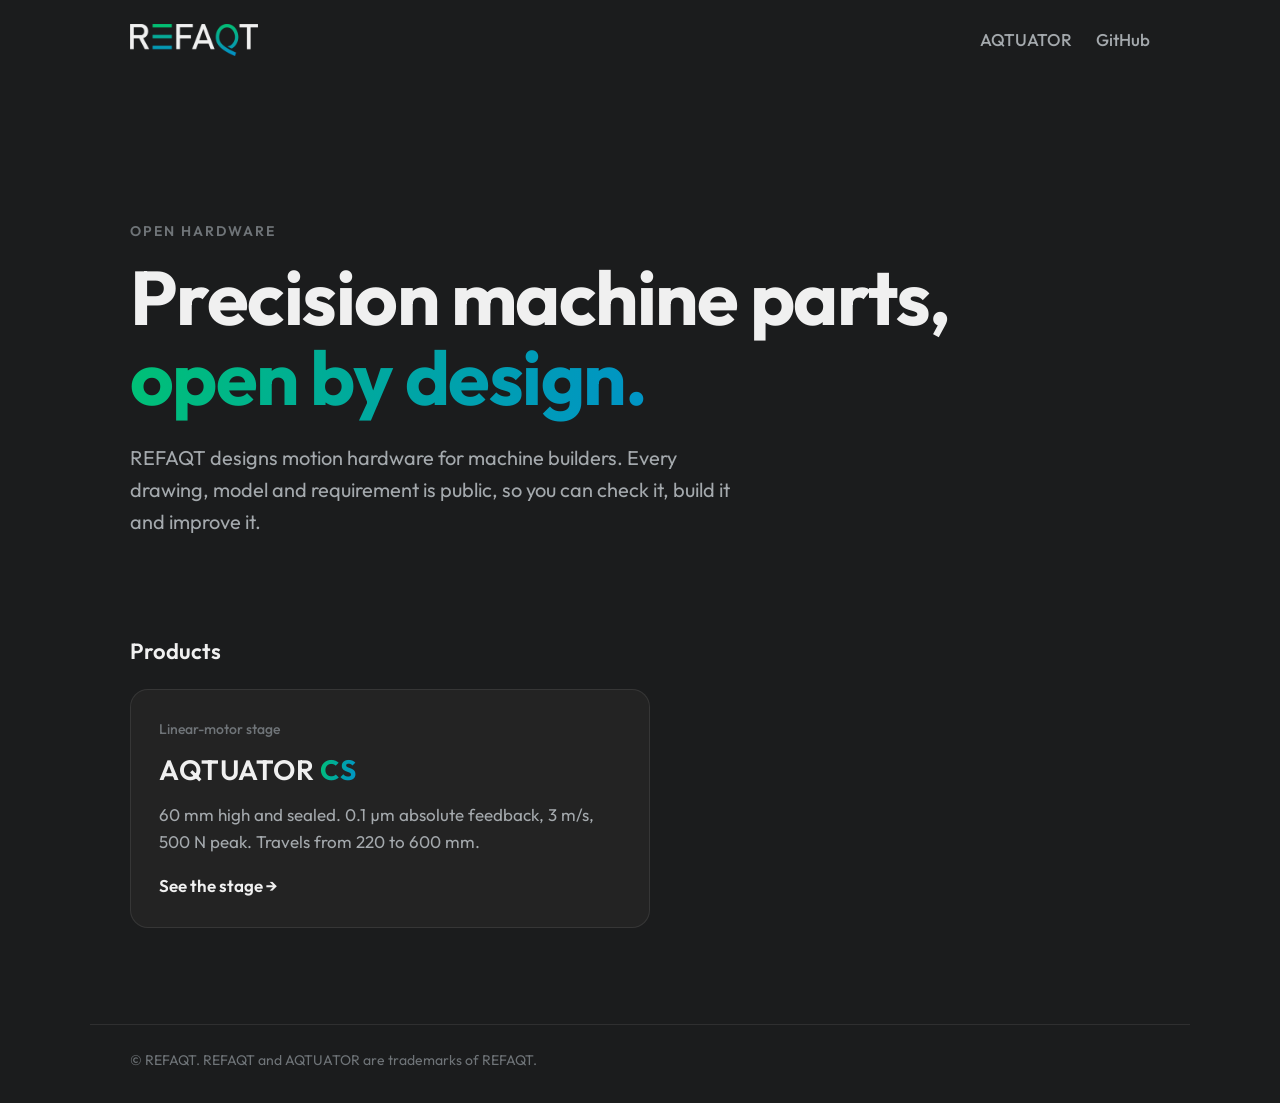
==== index.html @ 8f2bbe5c "feat: turn the repository into the whole REFAQT website The repository is now refaqt-web. The REFAQT" ====
<!doctype html>
<html lang="en">
<head>
<meta charset="utf-8">
<meta name="viewport" content="width=device-width, initial-scale=1">
<title>REFAQT · Open hardware for machine builders</title>
<meta name="description" content="REFAQT designs open hardware for precision machines. Our first product is AQTUATOR CS, a sealed linear-motor stage.">
<meta name="theme-color" content="#1c1d1e">
<meta property="og:title" content="REFAQT · Open hardware for machine builders">
<meta property="og:description" content="Open hardware for precision machines. First product: AQTUATOR CS, a sealed linear-motor stage.">
<meta property="og:type" content="website">
<link rel="icon" href="assets/img/favicon.svg" type="image/svg+xml">
<link rel="preconnect" href="https://fonts.googleapis.com">
<link rel="preconnect" href="https://fonts.gstatic.com" crossorigin>
<link href="https://fonts.googleapis.com/css2?family=Outfit:wght@300;400;500;600;700&display=swap" rel="stylesheet">
<link rel="stylesheet" href="assets/css/style.css">
</head>
<body>
<header class="top">
  <a href="./" aria-label="REFAQT home"><img src="assets/img/refaqt-logo.png" alt="REFAQT" width="128" height="32"></a>
  <nav aria-label="Main"><a href="aqtuator/">AQTUATOR</a><a href="https://github.com/refaqt" rel="noopener">GitHub</a></nav>
</header>

<main>
  <section class="hero">
    <p class="eyebrow">Open hardware</p>
    <h1>Precision machine parts,<br><span class="grad">open by design.</span></h1>
    <p class="lead">REFAQT designs motion hardware for machine builders. Every drawing, model and requirement is public, so you can check it, build it and improve it.</p>
  </section>

  <section class="products" aria-labelledby="products-title">
    <h2 id="products-title">Products</h2>
    <a class="card" href="aqtuator/">
      <span class="card__tag">Linear-motor stage</span>
      <span class="card__name">AQTUATOR <b>CS</b></span>
      <span class="card__text">60 mm high and sealed. 0.1 µm absolute feedback, 3 m/s, 500 N peak. Travels from 220 to 600 mm.</span>
      <span class="card__more">See the stage →</span>
    </a>
  </section>
</main>

<footer class="foot">
  <p>© REFAQT. REFAQT and AQTUATOR are trademarks of REFAQT.</p>
</footer>
</body>
</html>
---- assets/css/style.css ----
/* REFAQT home page. Same brand tokens as aqtuator/assets/css/style.css. */
:root {
  --bg: #1b1c1d;
  --surface: #232323;
  --line: rgba(240, 240, 240, 0.09);
  --line-2: rgba(240, 240, 240, 0.16);
  --text: #f0f0f0;
  --muted: #a4a9ad;
  --faint: #6f7478;
  --grad: linear-gradient(100deg, #00c175 0%, #00ac99 40%, #009cb6 75%, #0094c6 100%);
  --radius: 18px;
  --max: 1100px;
  --gutter: clamp(16px, 4vw, 40px);
  --font: "Outfit", system-ui, sans-serif;
  color-scheme: dark;
}

*, *::before, *::after { box-sizing: border-box; }
body {
  margin: 0;
  min-height: 100vh;
  display: flex;
  flex-direction: column;
  background: var(--bg);
  color: var(--text);
  font: 400 17px/1.6 var(--font);
  -webkit-font-smoothing: antialiased;
}
a { color: inherit; }
img { display: block; max-width: 100%; height: auto; }

.top, main, .foot {
  width: 100%;
  max-width: var(--max);
  margin: 0 auto;
  padding: 0 var(--gutter);
}
.top {
  display: flex;
  align-items: center;
  justify-content: space-between;
  gap: 16px;
  padding-top: 24px;
  padding-bottom: 24px;
}
.top nav { display: flex; gap: 24px; }
.top nav a { color: var(--muted); text-decoration: none; font-weight: 500; }
.top nav a:hover, .top nav a:focus-visible { color: var(--text); }

main { flex: 1; }
.hero { padding: clamp(48px, 12vw, 140px) 0 clamp(40px, 8vw, 96px); }
.eyebrow {
  margin: 0 0 16px;
  color: var(--faint);
  font-size: 14px;
  font-weight: 600;
  letter-spacing: 0.14em;
  text-transform: uppercase;
}
h1 {
  margin: 0;
  font-size: clamp(36px, 7vw, 76px);
  font-weight: 700;
  line-height: 1.05;
  letter-spacing: -0.02em;
}
.grad { background: var(--grad); -webkit-background-clip: text; background-clip: text; color: transparent; }
.lead { max-width: 620px; margin: 24px 0 0; color: var(--muted); font-size: clamp(17px, 2vw, 20px); }

.products { padding-bottom: 96px; }
.products h2 { margin: 0 0 20px; font-size: 22px; font-weight: 600; }
.card {
  display: grid;
  gap: 8px;
  max-width: 520px;
  padding: 28px;
  border: 1px solid var(--line);
  border-radius: var(--radius);
  background: var(--surface);
  text-decoration: none;
  transition: border-color 0.2s;
}
.card:hover, .card:focus-visible { border-color: var(--line-2); }
.card__tag { color: var(--faint); font-size: 14px; font-weight: 500; }
.card__name { font-size: 28px; font-weight: 600; letter-spacing: 0.02em; }
.card__name b { background: var(--grad); -webkit-background-clip: text; background-clip: text; color: transparent; }
.card__text { color: var(--muted); }
.card__more { margin-top: 8px; font-weight: 600; }

.foot { padding-top: 24px; padding-bottom: 32px; border-top: 1px solid var(--line); color: var(--faint); font-size: 14px; }
.foot p { margin: 0; }
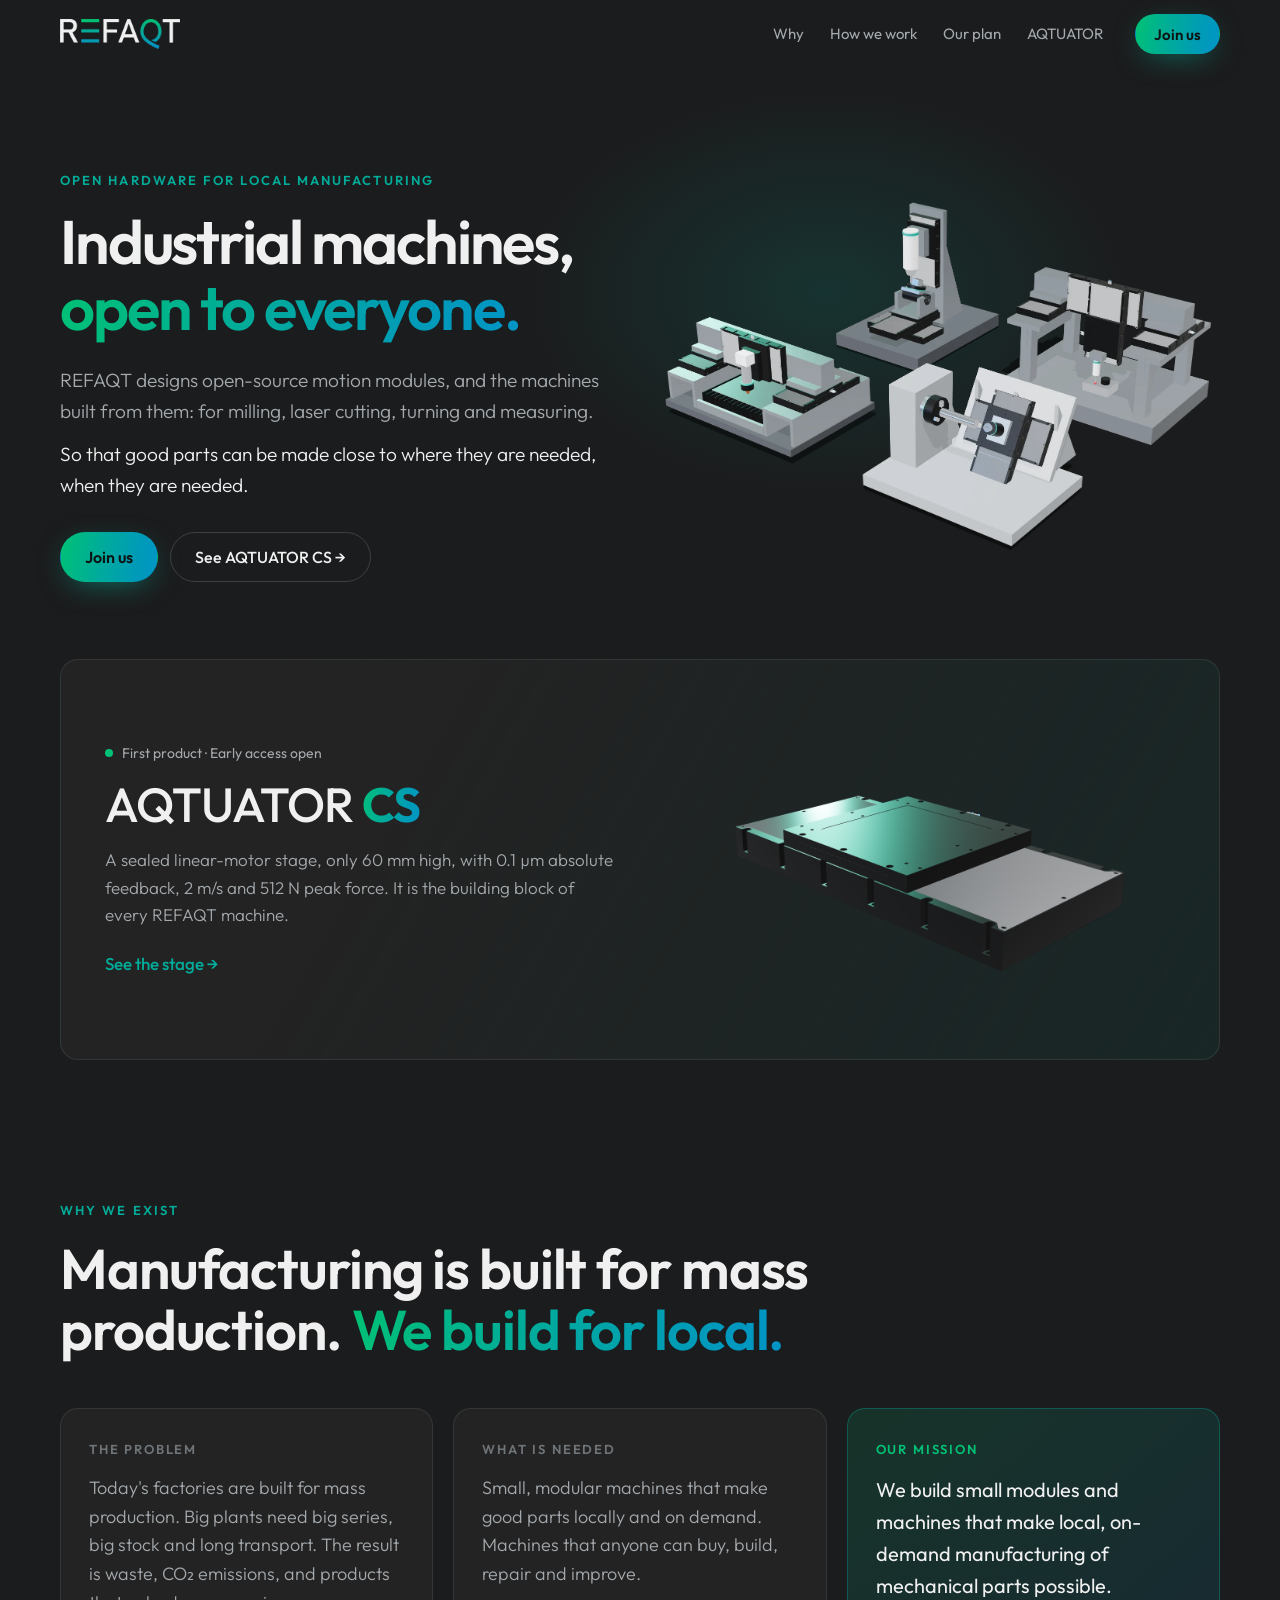
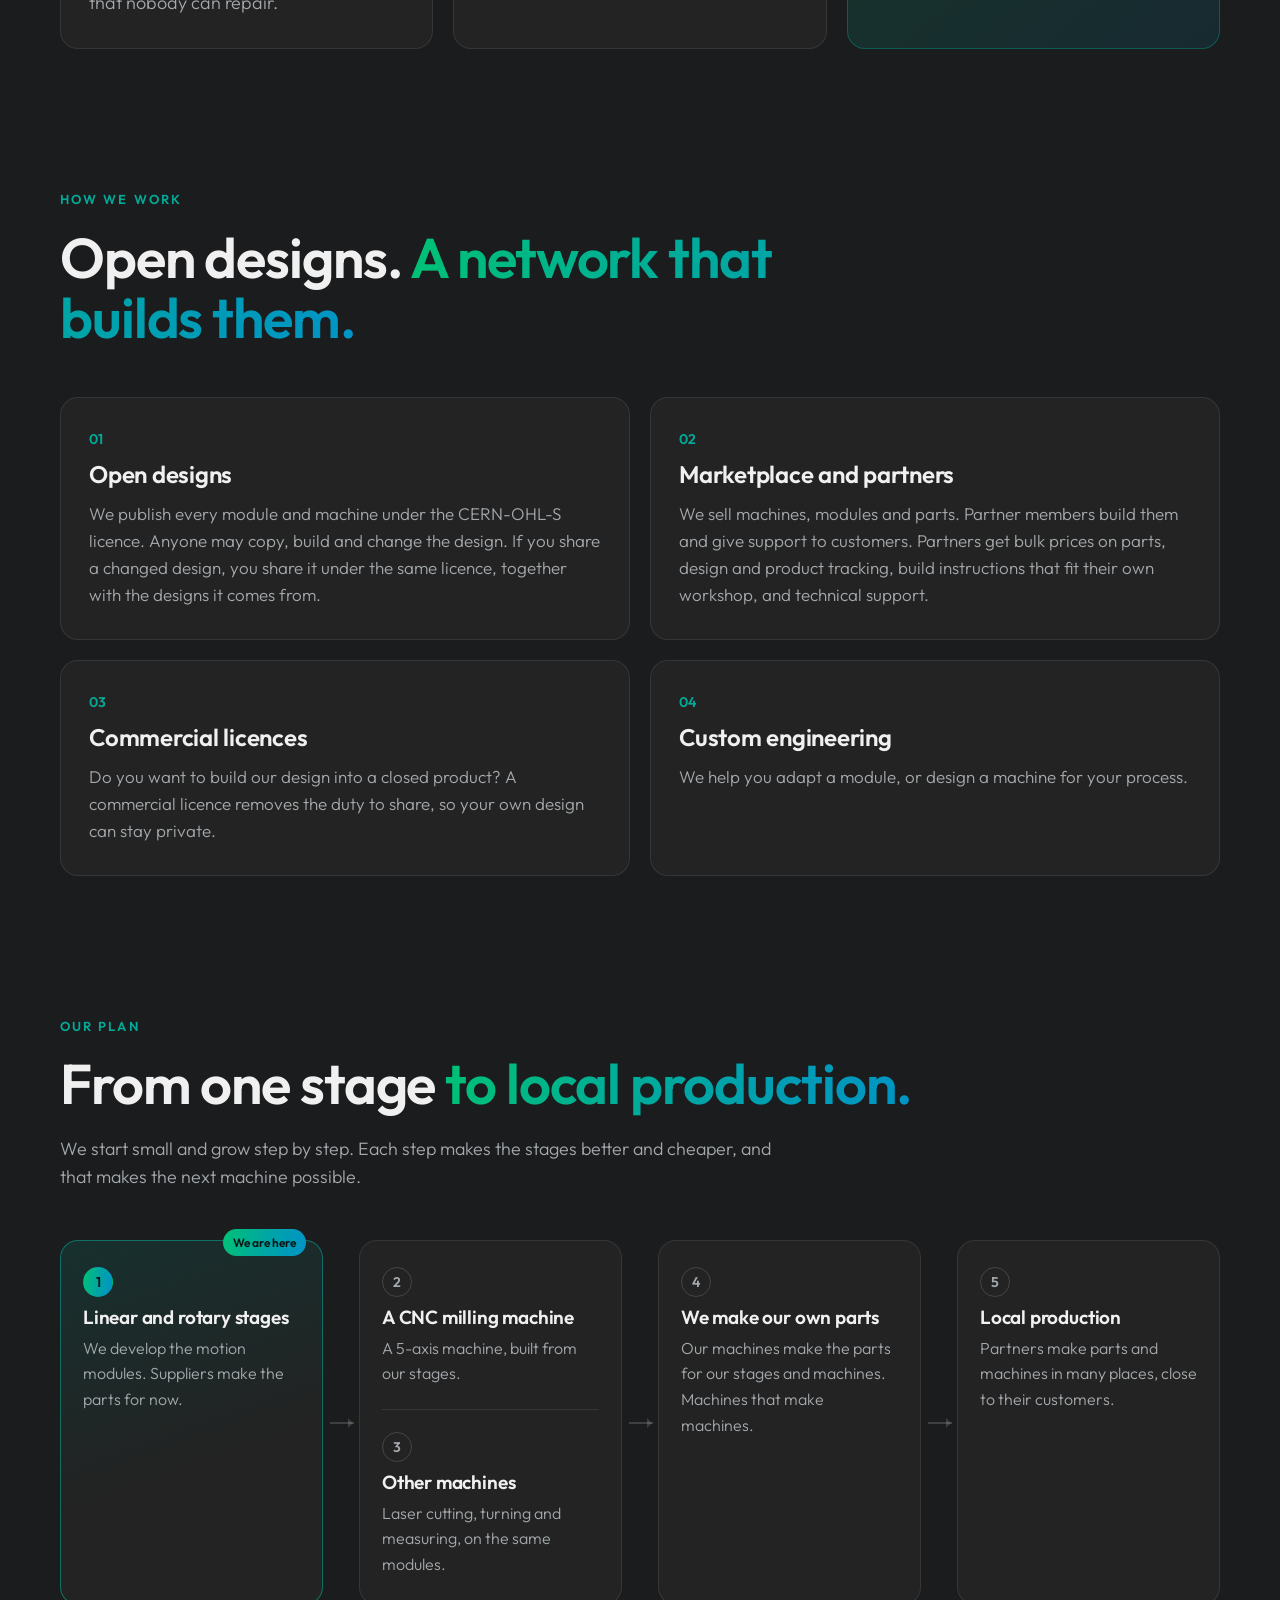
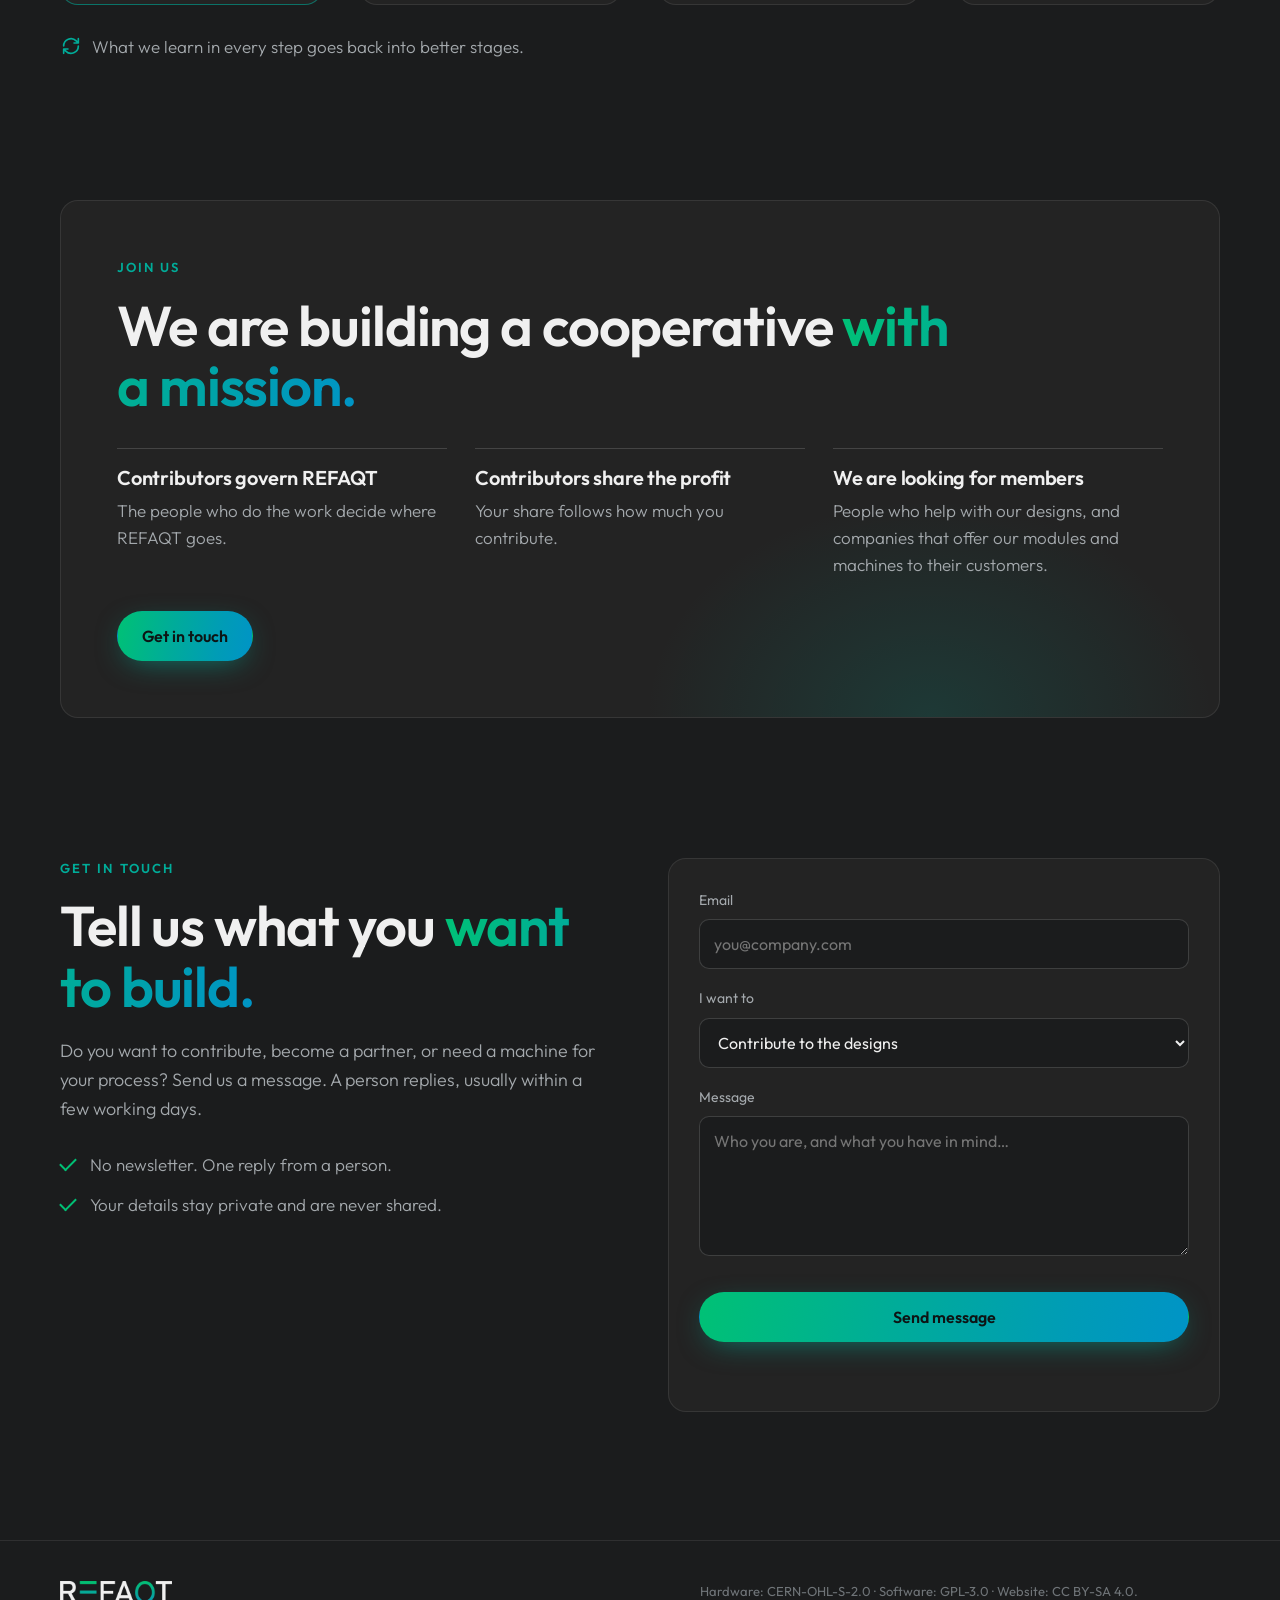
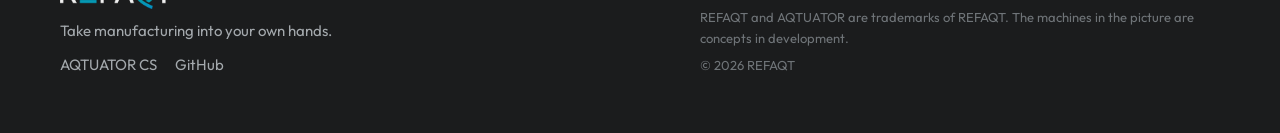
==== commit 8780754f: "feat(home): full home page with mission, plan, join us and contact form Co-Authored-By: Claude Opus " ====
--- a/index.html
+++ b/index.html
@@ -1,14 +1,18 @@
 <!doctype html>
+<!-- SPDX-FileCopyrightText: 2025-2026 Refaqt (BE 0804.145.539) and contributors -->
+<!-- SPDX-License-Identifier: CC-BY-SA-4.0 -->
 <html lang="en">
 <head>
 <meta charset="utf-8">
 <meta name="viewport" content="width=device-width, initial-scale=1">
-<title>REFAQT · Open hardware for machine builders</title>
-<meta name="description" content="REFAQT designs open hardware for precision machines. Our first product is AQTUATOR CS, a sealed linear-motor stage.">
+<title>REFAQT · Open machines for local manufacturing</title>
+<meta name="description" content="REFAQT designs open-source motion modules and the machines built from them, so that good parts can be made close to where they are needed, when they are needed.">
 <meta name="theme-color" content="#1c1d1e">
-<meta property="og:title" content="REFAQT · Open hardware for machine builders">
-<meta property="og:description" content="Open hardware for precision machines. First product: AQTUATOR CS, a sealed linear-motor stage.">
+<meta property="og:title" content="REFAQT · Industrial machines, open to everyone">
+<meta property="og:description" content="Open-source motion modules and machines for local, on-demand manufacturing. A cooperative you can join.">
+<meta property="og:image" content="assets/img/og.png">
 <meta property="og:type" content="website">
+<meta name="twitter:card" content="summary_large_image">
 <link rel="icon" href="assets/img/favicon.svg" type="image/svg+xml">
 <link rel="preconnect" href="https://fonts.googleapis.com">
 <link rel="preconnect" href="https://fonts.gstatic.com" crossorigin>
@@ -16,31 +20,223 @@
 <link rel="stylesheet" href="assets/css/style.css">
 </head>
 <body>
-<header class="top">
-  <a href="./" aria-label="REFAQT home"><img src="assets/img/refaqt-logo.png" alt="REFAQT" width="128" height="32"></a>
-  <nav aria-label="Main"><a href="aqtuator/">AQTUATOR</a><a href="https://github.com/refaqt" rel="noopener">GitHub</a></nav>
+<a class="skip" href="#main">Skip to content</a>
+
+<header class="nav" id="nav">
+  <div class="nav__inner">
+    <a class="brand" href="#top" aria-label="REFAQT, back to top"><img src="assets/img/refaqt-logo.png" alt="REFAQT" width="128" height="32"></a>
+    <nav class="nav__links" aria-label="Sections">
+      <a href="#why">Why</a>
+      <a href="#how">How we work</a>
+      <a href="#plan">Our plan</a>
+      <a href="aqtuator/">AQTUATOR</a>
+    </nav>
+    <a class="btn btn--primary btn--sm" href="#join">Join us</a>
+  </div>
 </header>
 
-<main>
-  <section class="hero">
-    <p class="eyebrow">Open hardware</p>
-    <h1>Precision machine parts,<br><span class="grad">open by design.</span></h1>
-    <p class="lead">REFAQT designs motion hardware for machine builders. Every drawing, model and requirement is public, so you can check it, build it and improve it.</p>
-  </section>
-
-  <section class="products" aria-labelledby="products-title">
-    <h2 id="products-title">Products</h2>
-    <a class="card" href="aqtuator/">
-      <span class="card__tag">Linear-motor stage</span>
-      <span class="card__name">AQTUATOR <b>CS</b></span>
-      <span class="card__text">60 mm high and sealed. 0.1 µm absolute feedback, 3 m/s, 500 N peak. Travels from 220 to 600 mm.</span>
-      <span class="card__more">See the stage →</span>
-    </a>
-  </section>
+<main id="main">
+
+<!-- ============================== HERO ============================== -->
+<section class="hero" id="top">
+  <div class="hero__glow" aria-hidden="true"></div>
+  <div class="hero__copy">
+    <p class="eyebrow">Open hardware for local manufacturing</p>
+    <h1>Industrial machines,<br><span class="grad">open to everyone.</span></h1>
+    <p class="lead">REFAQT designs open-source motion modules, and the machines built from them: for milling, laser cutting, turning and measuring.</p>
+    <p class="lead lead--why">So that good parts can be made close to where they are needed, when they are needed.</p>
+    <div class="hero__cta">
+      <a class="btn btn--primary" href="#join">Join us</a>
+      <a class="btn btn--ghost" href="aqtuator/">See AQTUATOR CS →</a>
+    </div>
+  </div>
+  <figure class="hero__art">
+    <picture>
+      <source srcset="assets/img/machines.webp" type="image/webp">
+      <img src="assets/img/machines.png" width="1451" height="943" alt="Four machines built from AQTUATOR CS stages: a 5-axis milling machine, a laser cutter, a lathe and a coordinate measuring machine.">
+    </picture>
+  </figure>
+</section>
+
+<!-- ============================== PRODUCT ============================== -->
+<section class="section section--product" aria-labelledby="product-title">
+  <a class="product" href="aqtuator/">
+    <div class="product__copy">
+      <p class="tag"><span class="dot"></span> First product · Early access open</p>
+      <h2 id="product-title">AQTUATOR <b>CS</b></h2>
+      <p>A sealed linear-motor stage, only 60&nbsp;mm high, with 0.1&nbsp;µm absolute feedback, 2&nbsp;m/s and 512&nbsp;N peak force. It is the building block of every REFAQT machine.</p>
+      <span class="product__more">See the stage →</span>
+    </div>
+    <img class="product__img" src="aqtuator/assets/img/hero.png" width="1600" height="1000" alt="Render of the AQTUATOR CS linear stage" loading="lazy">
+  </a>
+</section>
+
+<!-- ============================== WHY ============================== -->
+<section class="section" id="why">
+  <div class="section__head">
+    <p class="eyebrow">Why we exist</p>
+    <h2>Manufacturing is built for mass production. <span class="grad">We build for local.</span></h2>
+  </div>
+  <div class="why">
+    <article class="why__item">
+      <span class="why__n">The problem</span>
+      <p>Today's factories are built for mass production. Big plants need big series, big stock and long transport. The result is waste, CO₂ emissions, and products that nobody can repair.</p>
+    </article>
+    <article class="why__item">
+      <span class="why__n">What is needed</span>
+      <p>Small, modular machines that make good parts locally and on demand. Machines that anyone can buy, build, repair and improve.</p>
+    </article>
+    <article class="why__item why__item--mission">
+      <span class="why__n">Our mission</span>
+      <p>We build small modules and machines that make local, on-demand manufacturing of mechanical parts possible.</p>
+    </article>
+  </div>
+</section>
+
+<!-- ============================== HOW ============================== -->
+<section class="section" id="how">
+  <div class="section__head">
+    <p class="eyebrow">How we work</p>
+    <h2>Open designs. <span class="grad">A network that builds them.</span></h2>
+  </div>
+  <div class="cards">
+    <article class="card">
+      <span class="card__n">01</span>
+      <h3>Open designs</h3>
+      <p>We publish every module and machine under the CERN-OHL-S licence. Anyone may copy, build and change the design. If you share a changed design, you share it under the same licence, together with the designs it comes from.</p>
+    </article>
+    <article class="card">
+      <span class="card__n">02</span>
+      <h3>Marketplace and partners</h3>
+      <p>We sell machines, modules and parts. Partner members build them and give support to customers. Partners get bulk prices on parts, design and product tracking, build instructions that fit their own workshop, and technical support.</p>
+    </article>
+    <article class="card">
+      <span class="card__n">03</span>
+      <h3>Commercial licences</h3>
+      <p>Do you want to build our design into a closed product? A commercial licence removes the duty to share, so your own design can stay private.</p>
+    </article>
+    <article class="card">
+      <span class="card__n">04</span>
+      <h3>Custom engineering</h3>
+      <p>We help you adapt a module, or design a machine for your process.</p>
+    </article>
+  </div>
+</section>
+
+<!-- ============================== PLAN ============================== -->
+<section class="section" id="plan">
+  <div class="section__head">
+    <p class="eyebrow">Our plan</p>
+    <h2>From one stage <span class="grad">to local production.</span></h2>
+    <p class="section__lead">We start small and grow step by step. Each step makes the stages better and cheaper, and that makes the next machine possible.</p>
+  </div>
+  <ol class="plan">
+    <li class="plan__step is-now">
+      <span class="plan__badge">We are here</span>
+      <span class="plan__n">1</span>
+      <h3>Linear and rotary stages</h3>
+      <p>We develop the motion modules. Suppliers make the parts for now.</p>
+    </li>
+    <li class="plan__step plan__step--pair">
+      <div>
+        <span class="plan__n">2</span>
+        <h3>A CNC milling machine</h3>
+        <p>A 5-axis machine, built from our stages.</p>
+      </div>
+      <div>
+        <span class="plan__n">3</span>
+        <h3>Other machines</h3>
+        <p>Laser cutting, turning and measuring, on the same modules.</p>
+      </div>
+    </li>
+    <li class="plan__step">
+      <span class="plan__n">4</span>
+      <h3>We make our own parts</h3>
+      <p>Our machines make the parts for our stages and machines. Machines that make machines.</p>
+    </li>
+    <li class="plan__step">
+      <span class="plan__n">5</span>
+      <h3>Local production</h3>
+      <p>Partners make parts and machines in many places, close to their customers.</p>
+    </li>
+  </ol>
+  <p class="plan__loop"><svg viewBox="0 0 24 24" aria-hidden="true"><path d="M4 12a8 8 0 0 1 13.7-5.6L20 8.7M20 4v4.7h-4.7M20 12a8 8 0 0 1-13.7 5.6L4 15.3M4 20v-4.7h4.7" fill="none" stroke="currentColor" stroke-width="1.8" stroke-linecap="round" stroke-linejoin="round"/></svg>What we learn in every step goes back into better stages.</p>
+</section>
+
+<!-- ============================== JOIN ============================== -->
+<section class="section section--join" id="join">
+  <div class="join">
+    <div class="section__head">
+      <p class="eyebrow">Join us</p>
+      <h2>We are building a cooperative <span class="grad">with a mission.</span></h2>
+    </div>
+    <ul class="join__list">
+      <li><h3>Contributors govern REFAQT</h3><p>The people who do the work decide where REFAQT goes.</p></li>
+      <li><h3>Contributors share the profit</h3><p>Your share follows how much you contribute.</p></li>
+      <li><h3>We are looking for members</h3><p>People who help with our designs, and companies that offer our modules and machines to their customers.</p></li>
+    </ul>
+    <div class="hero__cta"><a class="btn btn--primary" href="#contact">Get in touch</a></div>
+  </div>
+</section>
+
+<!-- ============================== CONTACT ============================== -->
+<section class="section section--cta" id="contact">
+  <div class="cta">
+    <div class="cta__copy">
+      <p class="eyebrow">Get in touch</p>
+      <h2>Tell us what you <span class="grad">want to build.</span></h2>
+      <p class="section__lead">Do you want to contribute, become a partner, or need a machine for your process? Send us a message. A person replies, usually within a few working days.</p>
+      <ul class="ticks-list">
+        <li>No newsletter. One reply from a person.</li>
+        <li>Your details stay private and are never shared.</li>
+      </ul>
+    </div>
+    <form class="form" id="contact-form" novalidate>
+      <div class="field">
+        <label for="f-email">Email</label>
+        <input id="f-email" name="email" type="email" autocomplete="email" required maxlength="254" placeholder="you@company.com">
+      </div>
+      <div class="field">
+        <label for="f-interest">I want to</label>
+        <select id="f-interest" name="interest">
+          <option value="contribute">Contribute to the designs</option>
+          <option value="partner">Become a partner (build, sell or support)</option>
+          <option value="engineering">Get help with custom engineering</option>
+          <option value="licence">Get a commercial licence</option>
+          <option value="other">Something else</option>
+        </select>
+      </div>
+      <div class="field">
+        <label for="f-message">Message</label>
+        <textarea id="f-message" name="message" rows="5" maxlength="2000" required placeholder="Who you are, and what you have in mind…"></textarea>
+      </div>
+      <div class="field field--hp" aria-hidden="true">
+        <label for="f-website">Website</label>
+        <input id="f-website" name="website" type="text" tabindex="-1" autocomplete="off">
+      </div>
+      <div class="turnstile" id="turnstile"></div>
+      <button class="btn btn--primary btn--block" type="submit">Send message</button>
+      <p class="form__status" id="form-status" role="status" aria-live="polite"></p>
+    </form>
+  </div>
+</section>
 </main>
 
-<footer class="foot">
-  <p>© REFAQT. REFAQT and AQTUATOR are trademarks of REFAQT.</p>
+<footer class="footer">
+  <div class="footer__inner">
+    <div>
+      <img src="assets/img/refaqt-logo.png" alt="REFAQT" width="112" height="28">
+      <p>Take manufacturing into your own hands.</p>
+      <p class="footer__links"><a href="aqtuator/">AQTUATOR CS</a><a href="https://github.com/refaqt" rel="noopener">GitHub</a></p>
+    </div>
+    <div class="footer__small">
+      <p>Hardware: CERN-OHL-S-2.0 · Software: GPL-3.0 · Website: CC BY-SA 4.0.</p>
+      <p>REFAQT and AQTUATOR are trademarks of REFAQT. The machines in the picture are concepts in development.</p>
+      <p>© <span id="year">2026</span> REFAQT</p>
+    </div>
+  </div>
 </footer>
+
+<script type="module" src="assets/js/main.js"></script>
 </body>
 </html>
--- a/assets/css/style.css
+++ b/assets/css/style.css
@@ -1,91 +1,211 @@
+/* SPDX-FileCopyrightText: 2025-2026 Refaqt (BE 0804.145.539) and contributors */
+/* SPDX-License-Identifier: CC-BY-SA-4.0 */
 /* REFAQT home page. Same brand tokens as aqtuator/assets/css/style.css. */
 :root {
   --bg: #1b1c1d;
   --surface: #232323;
+  --surface-2: #2a2b2d;
   --line: rgba(240, 240, 240, 0.09);
   --line-2: rgba(240, 240, 240, 0.16);
   --text: #f0f0f0;
   --muted: #a4a9ad;
   --faint: #6f7478;
-  --grad: linear-gradient(100deg, #00c175 0%, #00ac99 40%, #009cb6 75%, #0094c6 100%);
+  --g1: #00c175;
+  --g2: #00ac99;
+  --g3: #009cb6;
+  --g4: #0094c6;
+  --grad: linear-gradient(100deg, var(--g1) 0%, var(--g2) 40%, var(--g3) 75%, var(--g4) 100%);
   --radius: 18px;
-  --max: 1100px;
+  --radius-sm: 10px;
+  --max: 1240px;
   --gutter: clamp(16px, 4vw, 40px);
   --font: "Outfit", system-ui, sans-serif;
   color-scheme: dark;
 }
 
 *, *::before, *::after { box-sizing: border-box; }
+html { scroll-behavior: smooth; scroll-padding-top: 76px; -webkit-text-size-adjust: 100%; }
+@media (prefers-reduced-motion: reduce) { html { scroll-behavior: auto; } }
 body {
   margin: 0;
-  min-height: 100vh;
-  display: flex;
-  flex-direction: column;
   background: var(--bg);
   color: var(--text);
   font: 400 17px/1.6 var(--font);
+  overflow-x: hidden;
   -webkit-font-smoothing: antialiased;
 }
+img, svg { display: block; max-width: 100%; height: auto; }
 a { color: inherit; }
-img { display: block; max-width: 100%; height: auto; }
-
-.top, main, .foot {
-  width: 100%;
-  max-width: var(--max);
-  margin: 0 auto;
-  padding: 0 var(--gutter);
-}
-.top {
-  display: flex;
-  align-items: center;
-  justify-content: space-between;
-  gap: 16px;
-  padding-top: 24px;
-  padding-bottom: 24px;
-}
-.top nav { display: flex; gap: 24px; }
-.top nav a { color: var(--muted); text-decoration: none; font-weight: 500; }
-.top nav a:hover, .top nav a:focus-visible { color: var(--text); }
-
-main { flex: 1; }
-.hero { padding: clamp(48px, 12vw, 140px) 0 clamp(40px, 8vw, 96px); }
+h1, h2, h3 { line-height: 1.08; letter-spacing: -0.02em; margin: 0; font-weight: 600; }
+h2 { font-size: clamp(32px, 4.6vw, 56px); }
+h3 { font-size: 20px; letter-spacing: -0.01em; }
+p { margin: 0; }
+.grad { background: var(--grad); -webkit-background-clip: text; background-clip: text; color: transparent; }
+.skip { position: absolute; left: -999px; top: 8px; z-index: 100; background: var(--text); color: var(--bg); padding: 8px 14px; border-radius: 8px; }
+.skip:focus { left: 8px; }
+
 .eyebrow {
-  margin: 0 0 16px;
-  color: var(--faint);
-  font-size: 14px;
-  font-weight: 600;
-  letter-spacing: 0.14em;
-  text-transform: uppercase;
-}
-h1 {
-  margin: 0;
-  font-size: clamp(36px, 7vw, 76px);
-  font-weight: 700;
-  line-height: 1.05;
-  letter-spacing: -0.02em;
-}
-.grad { background: var(--grad); -webkit-background-clip: text; background-clip: text; color: transparent; }
-.lead { max-width: 620px; margin: 24px 0 0; color: var(--muted); font-size: clamp(17px, 2vw, 20px); }
-
-.products { padding-bottom: 96px; }
-.products h2 { margin: 0 0 20px; font-size: 22px; font-weight: 600; }
-.card {
-  display: grid;
-  gap: 8px;
-  max-width: 520px;
-  padding: 28px;
-  border: 1px solid var(--line);
-  border-radius: var(--radius);
-  background: var(--surface);
-  text-decoration: none;
-  transition: border-color 0.2s;
-}
-.card:hover, .card:focus-visible { border-color: var(--line-2); }
-.card__tag { color: var(--faint); font-size: 14px; font-weight: 500; }
-.card__name { font-size: 28px; font-weight: 600; letter-spacing: 0.02em; }
-.card__name b { background: var(--grad); -webkit-background-clip: text; background-clip: text; color: transparent; }
-.card__text { color: var(--muted); }
-.card__more { margin-top: 8px; font-weight: 600; }
-
-.foot { padding-top: 24px; padding-bottom: 32px; border-top: 1px solid var(--line); color: var(--faint); font-size: 14px; }
-.foot p { margin: 0; }
+  margin: 0 0 18px; color: var(--g2);
+  font-size: 13px; font-weight: 600; letter-spacing: 0.16em; text-transform: uppercase;
+}
+.dot { display: inline-block; width: 8px; height: 8px; border-radius: 50%; background: var(--g1); margin-right: 6px; vertical-align: 1px; }
+
+/* ---------- buttons ---------- */
+.btn {
+  --h: 50px;
+  display: inline-flex; align-items: center; justify-content: center; gap: 8px;
+  height: var(--h); padding: 0 24px; border-radius: 999px;
+  font: 500 16px/1 var(--font); text-decoration: none; cursor: pointer;
+  border: 1px solid transparent; transition: transform .2s ease, box-shadow .2s ease, background .2s ease, border-color .2s;
+  white-space: nowrap;
+}
+.btn--sm { --h: 40px; padding: 0 18px; font-size: 15px; }
+.btn--block { width: 100%; }
+.btn--primary { background: var(--grad); color: #0d1414; font-weight: 600; box-shadow: 0 8px 30px -10px rgba(0, 172, 153, .7); }
+.btn--primary:hover { transform: translateY(-1px); box-shadow: 0 14px 40px -12px rgba(0, 172, 153, .9); }
+.btn--ghost { background: transparent; color: var(--text); border-color: var(--line-2); }
+.btn--ghost:hover { border-color: var(--g2); background: rgba(0, 172, 153, .06); }
+.btn[disabled] { opacity: .6; cursor: progress; }
+.btn:focus-visible, a:focus-visible { outline: 2px solid var(--g2); outline-offset: 3px; }
+
+/* ---------- navigation ---------- */
+.nav { position: fixed; inset: 0 0 auto 0; z-index: 50; transition: background .3s, border-color .3s; border-bottom: 1px solid transparent; }
+.nav.is-scrolled { background: rgba(27, 28, 29, .8); backdrop-filter: blur(14px) saturate(140%); border-bottom-color: var(--line); }
+.nav__inner { max-width: var(--max); margin: 0 auto; padding: 14px var(--gutter); display: flex; align-items: center; gap: 28px; }
+.brand img { width: 120px; height: auto; }
+.nav__links { display: flex; gap: 26px; margin-left: auto; }
+.nav__links a { text-decoration: none; color: var(--muted); font-size: 15px; transition: color .2s; }
+.nav__links a:hover { color: var(--text); }
+.nav .btn { margin-left: 4px; }
+@media (max-width: 820px) {
+  .nav__links { display: none; }
+  .nav .btn { margin-left: auto; }
+}
+
+/* ---------- hero ---------- */
+.hero {
+  position: relative; isolation: isolate;
+  max-width: var(--max); margin: 0 auto;
+  padding: clamp(110px, 14vw, 170px) var(--gutter) 0;
+  display: grid; grid-template-columns: minmax(0, 1fr) minmax(0, 1fr); gap: 32px; align-items: center;
+}
+.hero__glow { position: absolute; inset: 0 0 auto 30%; height: 100%; background: radial-gradient(closest-side, rgba(0, 172, 153, .16), transparent 70%); pointer-events: none; z-index: -1; }
+.hero h1 { font-size: clamp(40px, 4.8vw, 66px); letter-spacing: -0.035em; }
+.lead { color: var(--muted); font-size: clamp(18px, 1.5vw, 20px); font-weight: 300; margin-top: 24px; max-width: 32em; }
+.lead--why { color: var(--text); margin-top: 12px; }
+.hero__cta { display: flex; flex-wrap: wrap; gap: 12px; margin-top: 32px; }
+.hero__art { margin: 0; }
+.hero__art img { width: 100%; }
+@media (max-width: 900px) {
+  .hero { grid-template-columns: 1fr; }
+  .hero__art { margin: 0 calc(-1 * var(--gutter) / 2); }
+}
+
+/* ---------- sections ---------- */
+.section { max-width: var(--max); margin: 0 auto; padding: clamp(80px, 11vw, 140px) var(--gutter) 0; }
+.section__head { max-width: 860px; margin-bottom: 48px; }
+.section__lead { color: var(--muted); font-size: clamp(17px, 1.4vw, 19px); margin-top: 20px; font-weight: 300; max-width: 40em; }
+
+/* ---------- product ---------- */
+.section--product { padding-top: clamp(48px, 6vw, 80px); }
+.product {
+  display: grid; grid-template-columns: minmax(0, 1fr) minmax(0, 1fr); align-items: center; gap: 24px;
+  background: linear-gradient(120deg, var(--surface) 30%, rgba(0, 172, 153, .08));
+  border: 1px solid var(--line); border-radius: var(--radius);
+  padding: clamp(24px, 4vw, 44px); text-decoration: none; transition: border-color .25s, transform .25s; overflow: hidden;
+}
+.product:hover { border-color: rgba(0, 172, 153, .5); transform: translateY(-2px); }
+.tag { color: var(--muted); font-size: 14px; margin-bottom: 14px; }
+.product h2 { font-size: clamp(32px, 4vw, 48px); font-weight: 500; }
+.product h2 b { font-weight: 700; background: var(--grad); -webkit-background-clip: text; background-clip: text; color: transparent; }
+.product p:not(.tag) { color: var(--muted); font-weight: 300; margin-top: 16px; max-width: 30em; }
+.product__more { display: inline-block; margin-top: 22px; color: var(--g2); font-weight: 500; }
+.product__img { width: 124%; max-width: none; margin: -9% -12%; }  /* the render has a wide empty border */
+@media (max-width: 760px) { .product { grid-template-columns: 1fr; } .product__img { order: -1; } }
+
+/* ---------- why ---------- */
+.why { display: grid; grid-template-columns: repeat(3, minmax(0, 1fr)); gap: 20px; }
+.why__item { background: var(--surface); border: 1px solid var(--line); border-radius: var(--radius); padding: 30px 28px; }
+.why__item p { color: var(--muted); font-weight: 300; font-size: 18px; }
+.why__n { display: block; margin-bottom: 14px; font-size: 13px; font-weight: 600; letter-spacing: .14em; text-transform: uppercase; color: var(--faint); }
+.why__item--mission { background: linear-gradient(140deg, rgba(0, 193, 117, .14), rgba(0, 148, 198, .12)); border-color: rgba(0, 172, 153, .35); }
+.why__item--mission .why__n { color: var(--g1); }
+.why__item--mission p { color: var(--text); font-weight: 400; font-size: 20px; }
+@media (max-width: 860px) { .why { grid-template-columns: 1fr; } }
+
+/* ---------- how we work ---------- */
+.cards { display: grid; grid-template-columns: repeat(2, minmax(0, 1fr)); gap: 20px; }
+.card { background: var(--surface); border: 1px solid var(--line); border-radius: var(--radius); padding: 30px 28px; display: grid; gap: 12px; align-content: start; }
+.card h3 { font-size: 24px; }
+.card p { color: var(--muted); font-weight: 300; }
+.card__n { font-size: 14px; font-weight: 600; color: var(--g2); }
+@media (max-width: 760px) { .cards { grid-template-columns: 1fr; } }
+
+/* ---------- plan ---------- */
+.plan { list-style: none; margin: 0; padding: 0; display: grid; grid-template-columns: repeat(4, minmax(0, 1fr)); gap: 36px; }
+.plan__step { position: relative; background: var(--surface); border: 1px solid var(--line); border-radius: var(--radius); padding: 26px 22px; }
+.plan__step + .plan__step::before {
+  content: ""; position: absolute; left: -30px; top: 50%; width: 24px; height: 2px; background: var(--line-2);
+}
+.plan__step + .plan__step::after {
+  content: ""; position: absolute; left: -12px; top: calc(50% - 4px); border: 5px solid transparent; border-left-color: var(--line-2); border-right: 0;
+}
+.plan__step--pair { display: grid; gap: 22px; }
+.plan__step--pair > div + div { border-top: 1px solid var(--line); padding-top: 22px; }
+.plan h3 { font-size: 19px; margin: 10px 0 8px; }
+.plan p { color: var(--muted); font-weight: 300; font-size: 16px; }
+.plan__n { display: inline-grid; place-items: center; width: 30px; height: 30px; border-radius: 50%; border: 1px solid var(--line-2); font-size: 14px; font-weight: 600; color: var(--muted); }
+.plan__step.is-now { border-color: rgba(0, 172, 153, .55); background: linear-gradient(160deg, rgba(0, 172, 153, .14), var(--surface) 60%); }
+.plan__step.is-now .plan__n { background: var(--grad); color: #0d1414; border-color: transparent; }
+.plan__badge { position: absolute; top: -12px; right: 16px; background: var(--grad); color: #0d1414; font-size: 12px; font-weight: 600; padding: 4px 10px; border-radius: 999px; }
+.plan__loop { display: flex; align-items: center; gap: 10px; margin-top: 28px; color: var(--muted); font-weight: 300; }
+.plan__loop svg { width: 22px; height: 22px; flex: none; color: var(--g2); }
+@media (max-width: 960px) {
+  .plan { grid-template-columns: 1fr; gap: 30px; max-width: 560px; }
+  .plan__step + .plan__step::before { left: 32px; top: -26px; width: 2px; height: 20px; }
+  .plan__step + .plan__step::after { left: 28px; top: -10px; border: 5px solid transparent; border-top-color: var(--line-2); border-bottom: 0; }
+}
+
+/* ---------- join ---------- */
+.join { background: var(--surface); border: 1px solid var(--line); border-radius: var(--radius); padding: clamp(28px, 5vw, 56px); position: relative; overflow: hidden; }
+.join::before { content: ""; position: absolute; inset: auto -10% -60% 40%; height: 120%; background: radial-gradient(closest-side, rgba(0, 172, 153, .16), transparent 70%); pointer-events: none; }
+.join .section__head { margin-bottom: 32px; }
+.join__list { list-style: none; margin: 0; padding: 0; display: grid; grid-template-columns: repeat(3, minmax(0, 1fr)); gap: 28px; position: relative; }
+.join__list li { border-top: 1px solid var(--line-2); padding-top: 18px; }
+.join__list p { color: var(--muted); font-weight: 300; margin-top: 8px; }
+@media (max-width: 860px) { .join__list { grid-template-columns: 1fr; } }
+
+/* ---------- contact form ---------- */
+.ticks-list { list-style: none; padding: 0; margin: 28px 0 0; display: grid; gap: 12px; }
+.ticks-list li { position: relative; padding-left: 30px; color: var(--muted); font-weight: 300; }
+.ticks-list li::before { content: ""; position: absolute; left: 0; top: .42em; width: 16px; height: 9px; border-left: 2px solid var(--g1); border-bottom: 2px solid var(--g1); transform: rotate(-45deg); }
+.section--cta { padding-bottom: clamp(80px, 10vw, 140px); }
+.cta { display: grid; grid-template-columns: 1fr 1fr; gap: 56px; align-items: start; }
+.form { position: relative; background: var(--surface); border: 1px solid var(--line); border-radius: var(--radius); padding: 30px; display: grid; gap: 18px; }
+.field { display: grid; gap: 8px; }
+.field label { font-size: 14px; color: var(--muted); }
+.field input, .field select, .field textarea {
+  width: 100%; font: 400 16px/1.4 var(--font); color: var(--text);
+  background: var(--bg); border: 1px solid var(--line-2); border-radius: var(--radius-sm); padding: 13px 14px;
+  transition: border-color .2s, box-shadow .2s;
+}
+.field textarea { resize: vertical; min-height: 120px; }
+.field input:focus, .field select:focus, .field textarea:focus { outline: none; border-color: var(--g2); box-shadow: 0 0 0 4px rgba(0, 172, 153, .15); }
+.field [aria-invalid="true"] { border-color: #e0664a; }
+.field--hp { position: absolute; left: -9999px; width: 1px; height: 1px; overflow: hidden; }
+.form__status { font-size: 15px; min-height: 1.4em; color: var(--muted); }
+.form__status.is-ok { color: var(--g1); }
+.form__status.is-error { color: #ff8a6e; }
+.form.is-done .field, .form.is-done .turnstile, .form.is-done button { display: none; }
+.form.is-done .form__status { font-size: 20px; padding: 30px 0; }
+@media (max-width: 900px) { .cta { grid-template-columns: 1fr; gap: 32px; } }
+@media (max-width: 480px) { .form { padding: 20px; } }
+
+/* ---------- footer ---------- */
+.footer { border-top: 1px solid var(--line); }
+.footer__inner { max-width: var(--max); margin: 0 auto; padding: 40px var(--gutter) 56px; display: flex; flex-wrap: wrap; justify-content: space-between; gap: 24px; color: var(--muted); font-size: 15px; }
+.footer__inner img { margin-bottom: 10px; }
+.footer__links { display: flex; gap: 18px; margin-top: 10px; }
+.footer__links a { color: var(--muted); text-decoration: none; }
+.footer__links a:hover { color: var(--text); }
+.footer__small { font-size: 13px; color: var(--faint); display: grid; gap: 4px; max-width: 520px; }
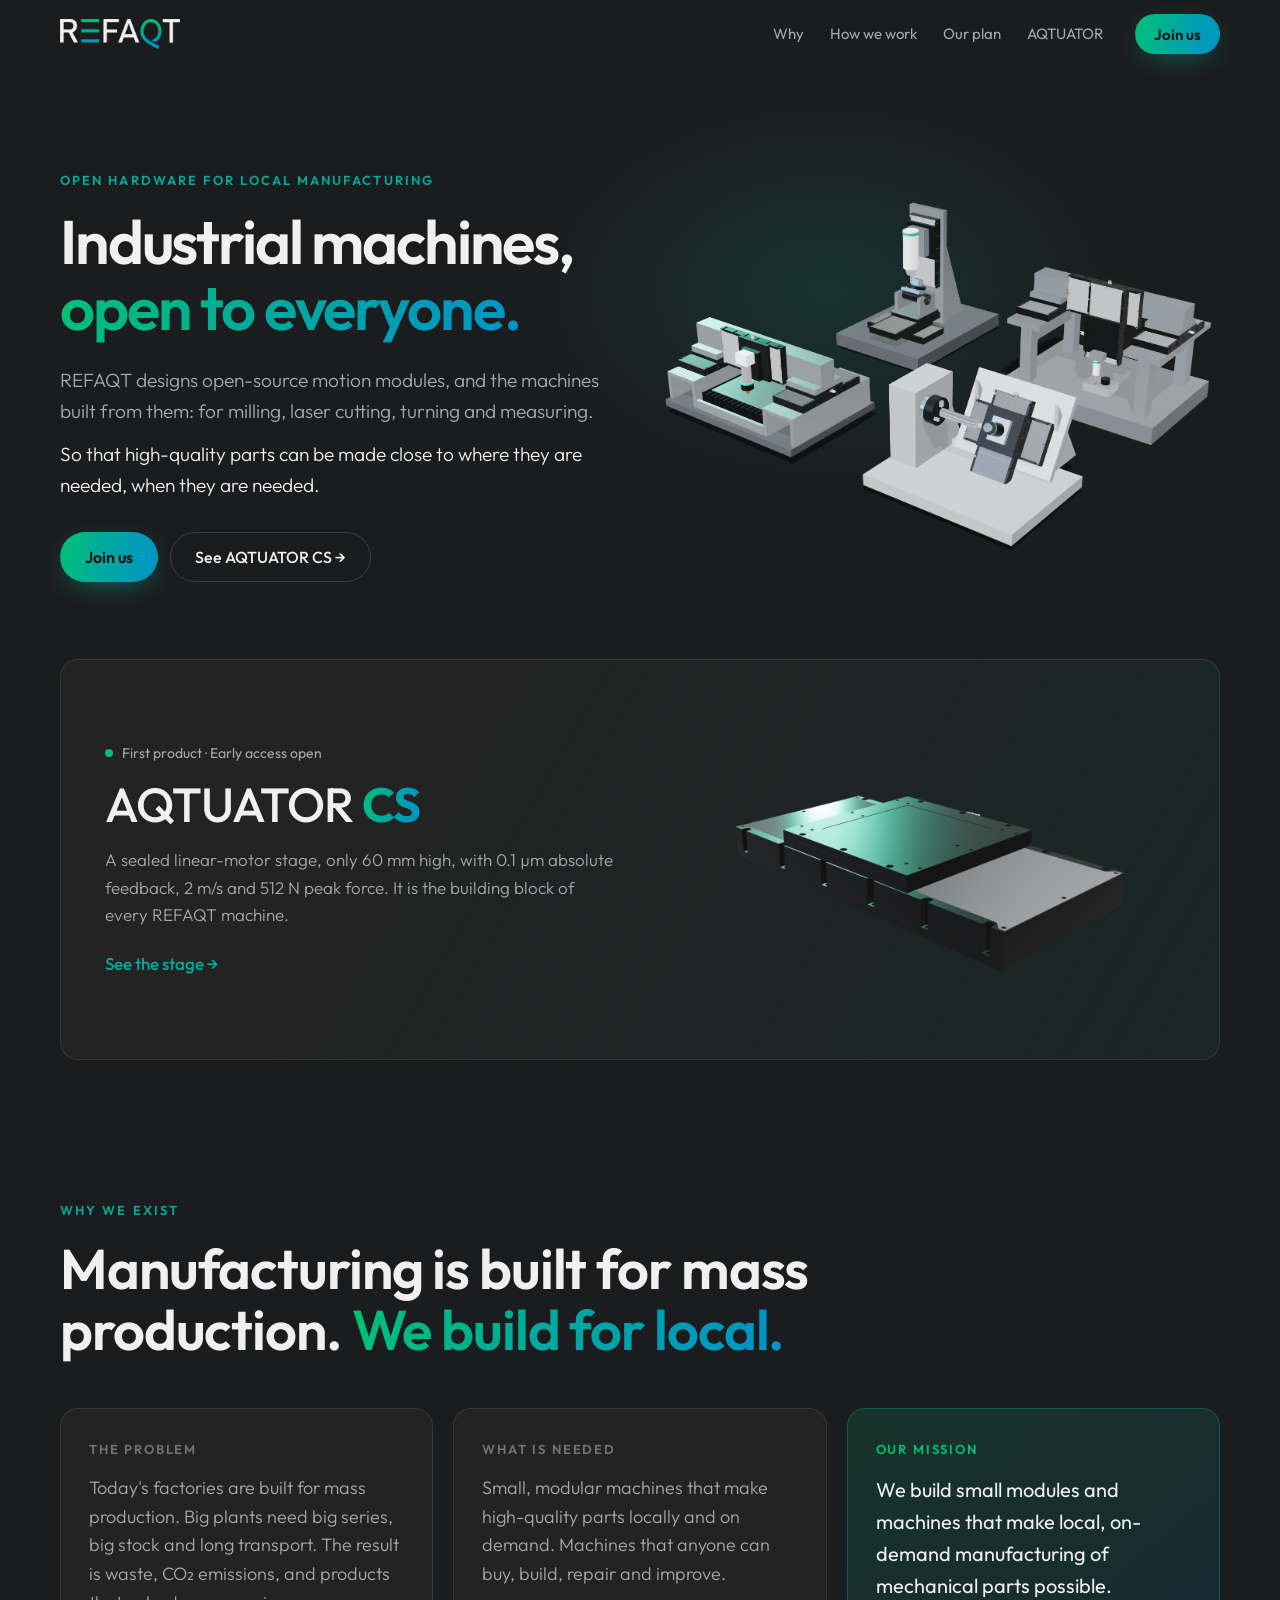
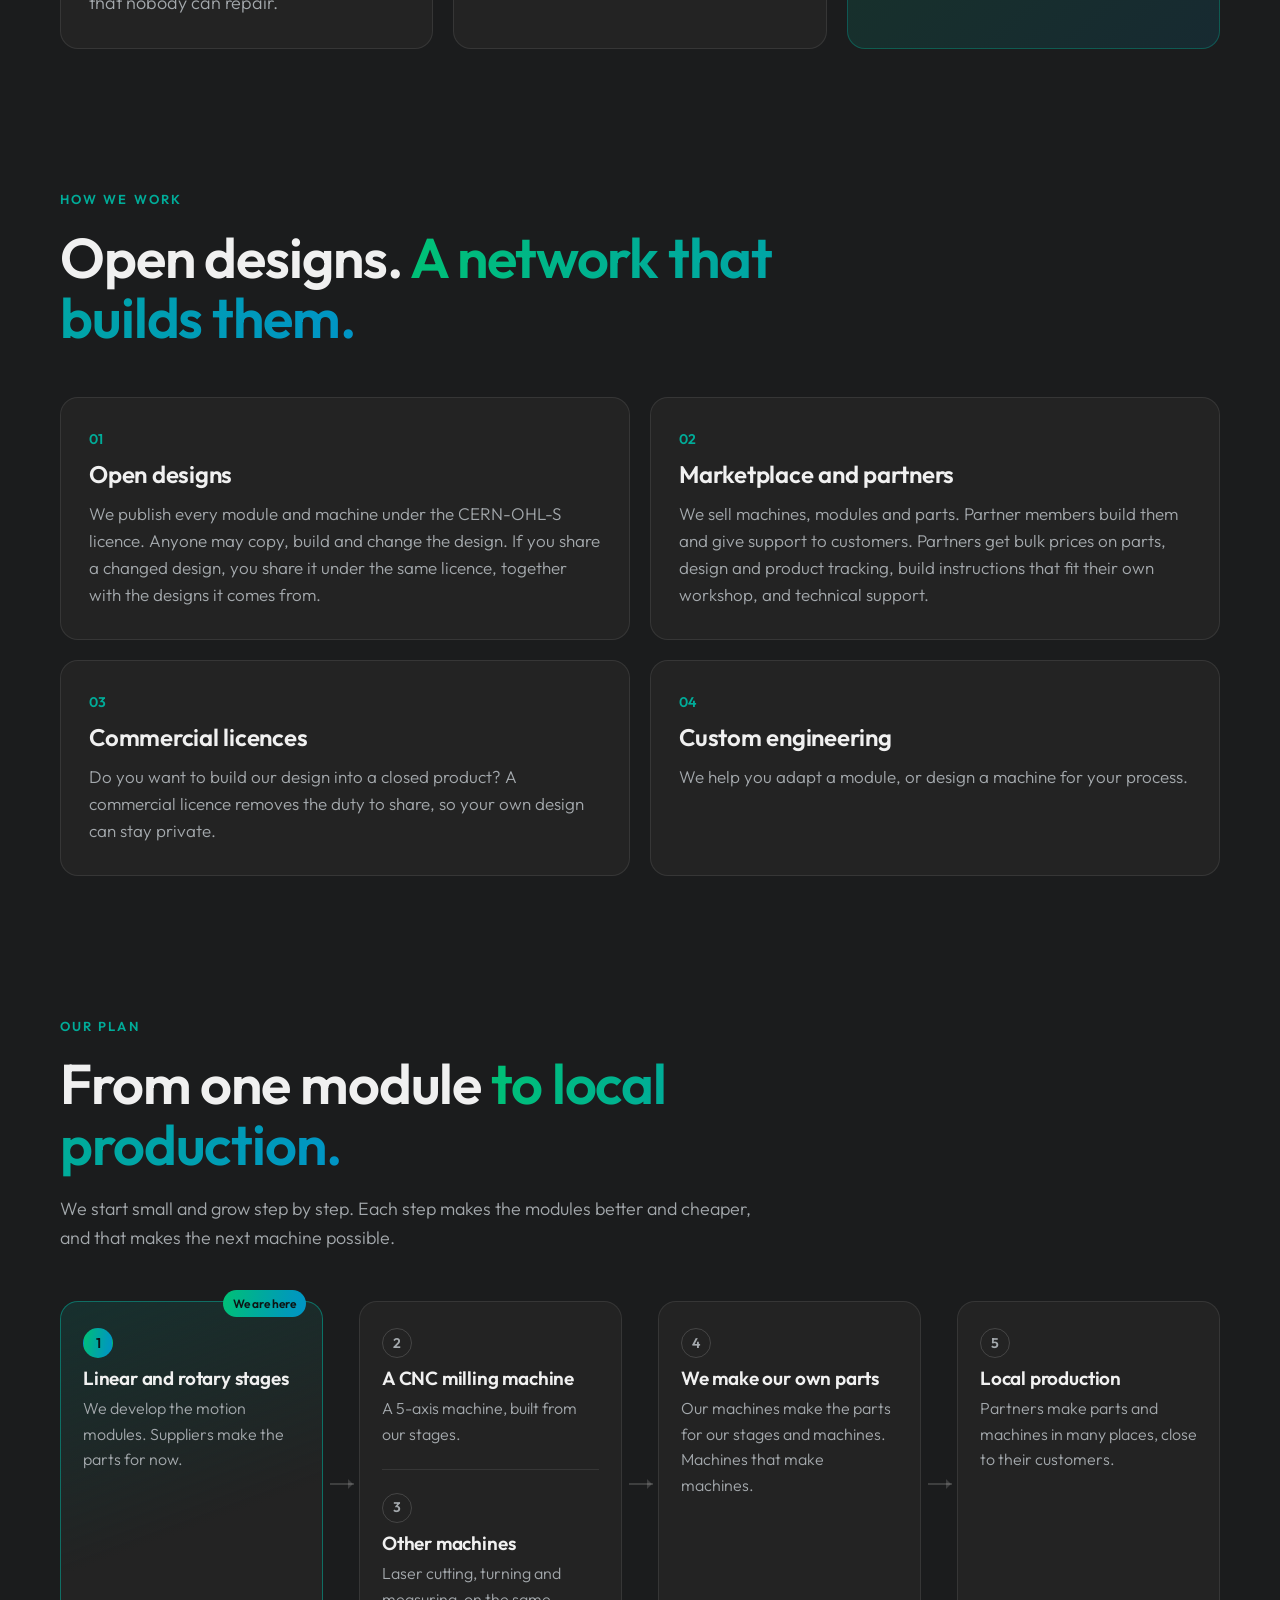
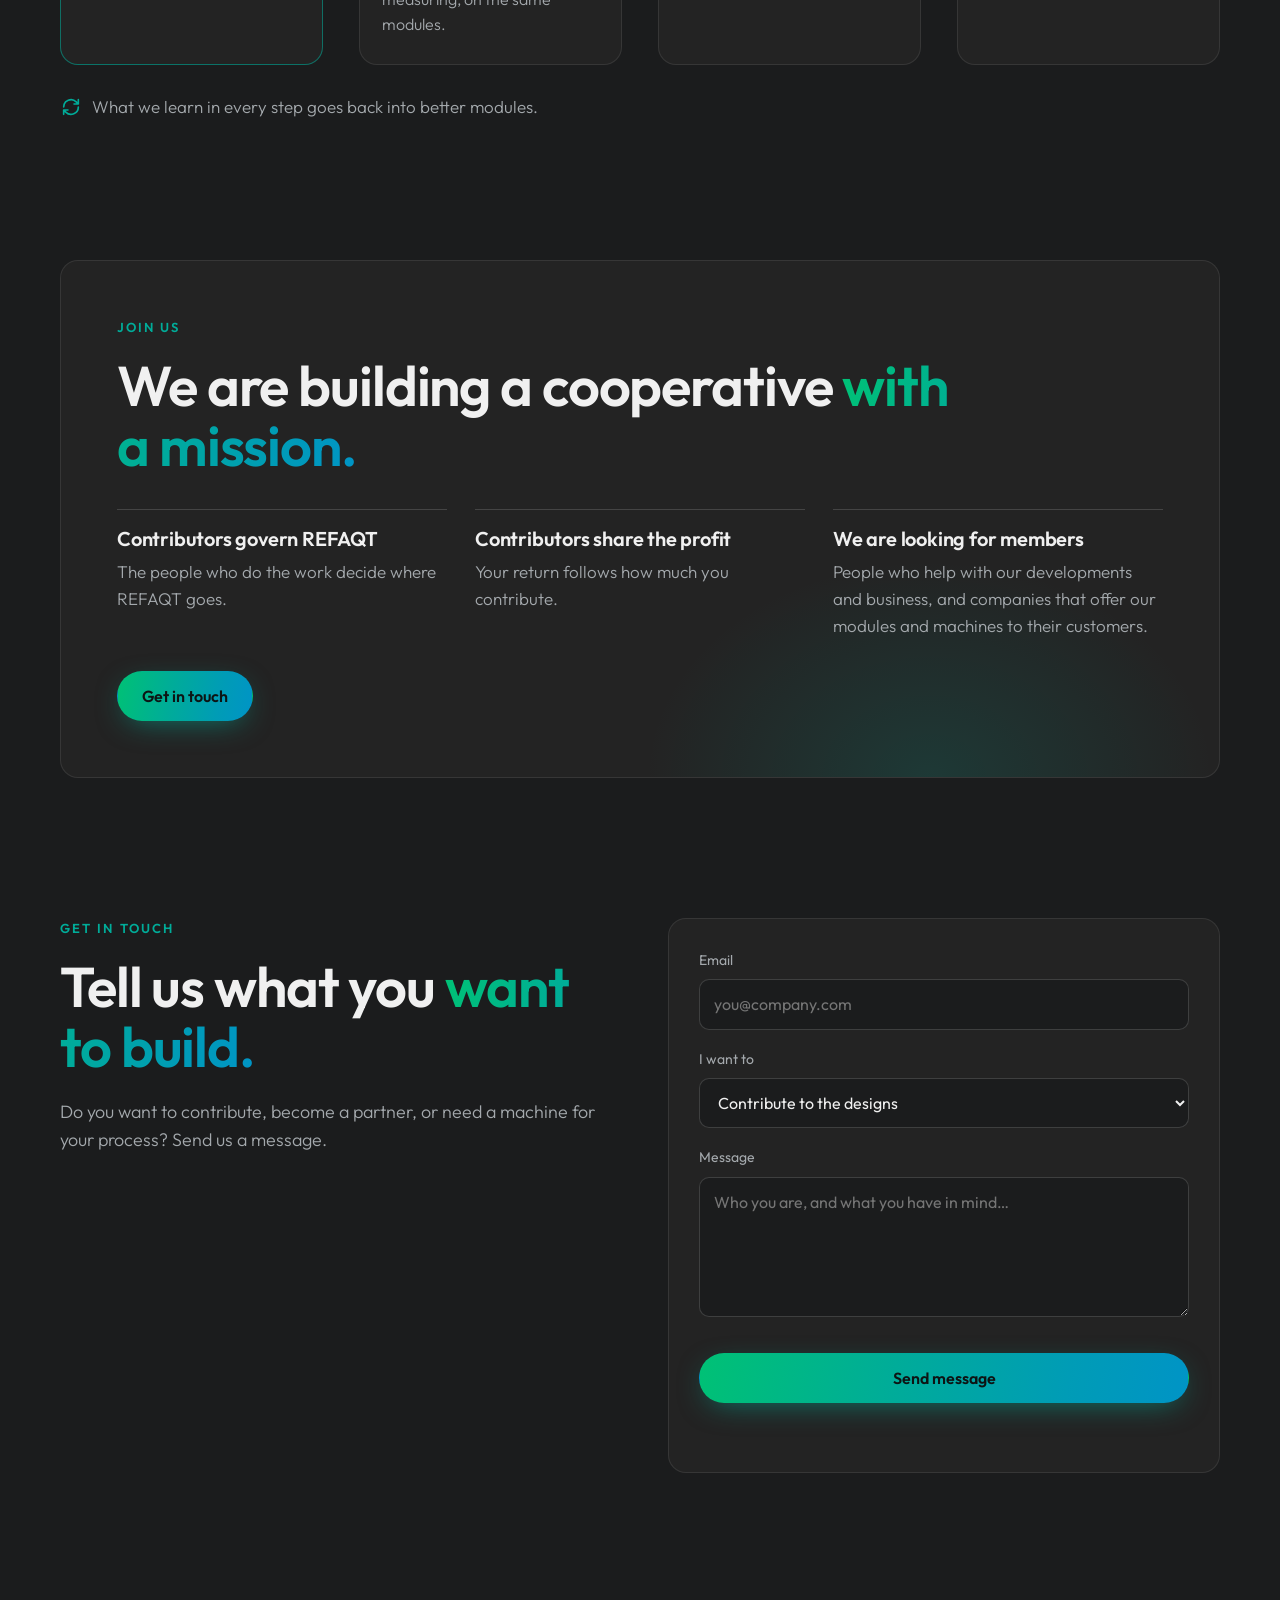
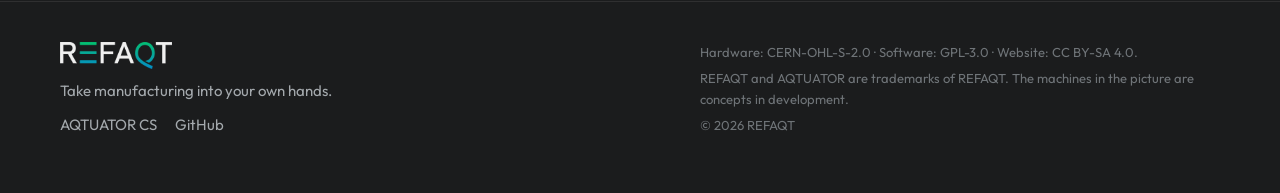
==== commit 5ddd9507: "Home page: clearer wording for parts, modules and contact The home page now says "high-quality parts" ====
--- a/index.html
+++ b/index.html
@@ -6,7 +6,7 @@
 <meta charset="utf-8">
 <meta name="viewport" content="width=device-width, initial-scale=1">
 <title>REFAQT · Open machines for local manufacturing</title>
-<meta name="description" content="REFAQT designs open-source motion modules and the machines built from them, so that good parts can be made close to where they are needed, when they are needed.">
+<meta name="description" content="REFAQT designs open-source motion modules and the machines built from them, so that high-quality parts can be made close to where they are needed, when they are needed.">
 <meta name="theme-color" content="#1c1d1e">
 <meta property="og:title" content="REFAQT · Industrial machines, open to everyone">
 <meta property="og:description" content="Open-source motion modules and machines for local, on-demand manufacturing. A cooperative you can join.">
@@ -44,7 +44,7 @@
     <p class="eyebrow">Open hardware for local manufacturing</p>
     <h1>Industrial machines,<br><span class="grad">open to everyone.</span></h1>
     <p class="lead">REFAQT designs open-source motion modules, and the machines built from them: for milling, laser cutting, turning and measuring.</p>
-    <p class="lead lead--why">So that good parts can be made close to where they are needed, when they are needed.</p>
+    <p class="lead lead--why">So that high-quality parts can be made close to where they are needed, when they are needed.</p>
     <div class="hero__cta">
       <a class="btn btn--primary" href="#join">Join us</a>
       <a class="btn btn--ghost" href="aqtuator/">See AQTUATOR CS →</a>
@@ -84,7 +84,7 @@
     </article>
     <article class="why__item">
       <span class="why__n">What is needed</span>
-      <p>Small, modular machines that make good parts locally and on demand. Machines that anyone can buy, build, repair and improve.</p>
+      <p>Small, modular machines that make high-quality parts locally and on demand. Machines that anyone can buy, build, repair and improve.</p>
     </article>
     <article class="why__item why__item--mission">
       <span class="why__n">Our mission</span>
@@ -127,8 +127,8 @@
 <section class="section" id="plan">
   <div class="section__head">
     <p class="eyebrow">Our plan</p>
-    <h2>From one stage <span class="grad">to local production.</span></h2>
-    <p class="section__lead">We start small and grow step by step. Each step makes the stages better and cheaper, and that makes the next machine possible.</p>
+    <h2>From one module <span class="grad">to local production.</span></h2>
+    <p class="section__lead">We start small and grow step by step. Each step makes the modules better and cheaper, and that makes the next machine possible.</p>
   </div>
   <ol class="plan">
     <li class="plan__step is-now">
@@ -160,7 +160,7 @@
       <p>Partners make parts and machines in many places, close to their customers.</p>
     </li>
   </ol>
-  <p class="plan__loop"><svg viewBox="0 0 24 24" aria-hidden="true"><path d="M4 12a8 8 0 0 1 13.7-5.6L20 8.7M20 4v4.7h-4.7M20 12a8 8 0 0 1-13.7 5.6L4 15.3M4 20v-4.7h4.7" fill="none" stroke="currentColor" stroke-width="1.8" stroke-linecap="round" stroke-linejoin="round"/></svg>What we learn in every step goes back into better stages.</p>
+  <p class="plan__loop"><svg viewBox="0 0 24 24" aria-hidden="true"><path d="M4 12a8 8 0 0 1 13.7-5.6L20 8.7M20 4v4.7h-4.7M20 12a8 8 0 0 1-13.7 5.6L4 15.3M4 20v-4.7h4.7" fill="none" stroke="currentColor" stroke-width="1.8" stroke-linecap="round" stroke-linejoin="round"/></svg>What we learn in every step goes back into better modules.</p>
 </section>
 
 <!-- ============================== JOIN ============================== -->
@@ -172,8 +172,8 @@
     </div>
     <ul class="join__list">
       <li><h3>Contributors govern REFAQT</h3><p>The people who do the work decide where REFAQT goes.</p></li>
-      <li><h3>Contributors share the profit</h3><p>Your share follows how much you contribute.</p></li>
-      <li><h3>We are looking for members</h3><p>People who help with our designs, and companies that offer our modules and machines to their customers.</p></li>
+      <li><h3>Contributors share the profit</h3><p>Your return follows how much you contribute.</p></li>
+      <li><h3>We are looking for members</h3><p>People who help with our developments and business, and companies that offer our modules and machines to their customers.</p></li>
     </ul>
     <div class="hero__cta"><a class="btn btn--primary" href="#contact">Get in touch</a></div>
   </div>
@@ -185,11 +185,7 @@
     <div class="cta__copy">
       <p class="eyebrow">Get in touch</p>
       <h2>Tell us what you <span class="grad">want to build.</span></h2>
-      <p class="section__lead">Do you want to contribute, become a partner, or need a machine for your process? Send us a message. A person replies, usually within a few working days.</p>
-      <ul class="ticks-list">
-        <li>No newsletter. One reply from a person.</li>
-        <li>Your details stay private and are never shared.</li>
-      </ul>
+      <p class="section__lead">Do you want to contribute, become a partner, or need a machine for your process? Send us a message.</p>
     </div>
     <form class="form" id="contact-form" novalidate>
       <div class="field">
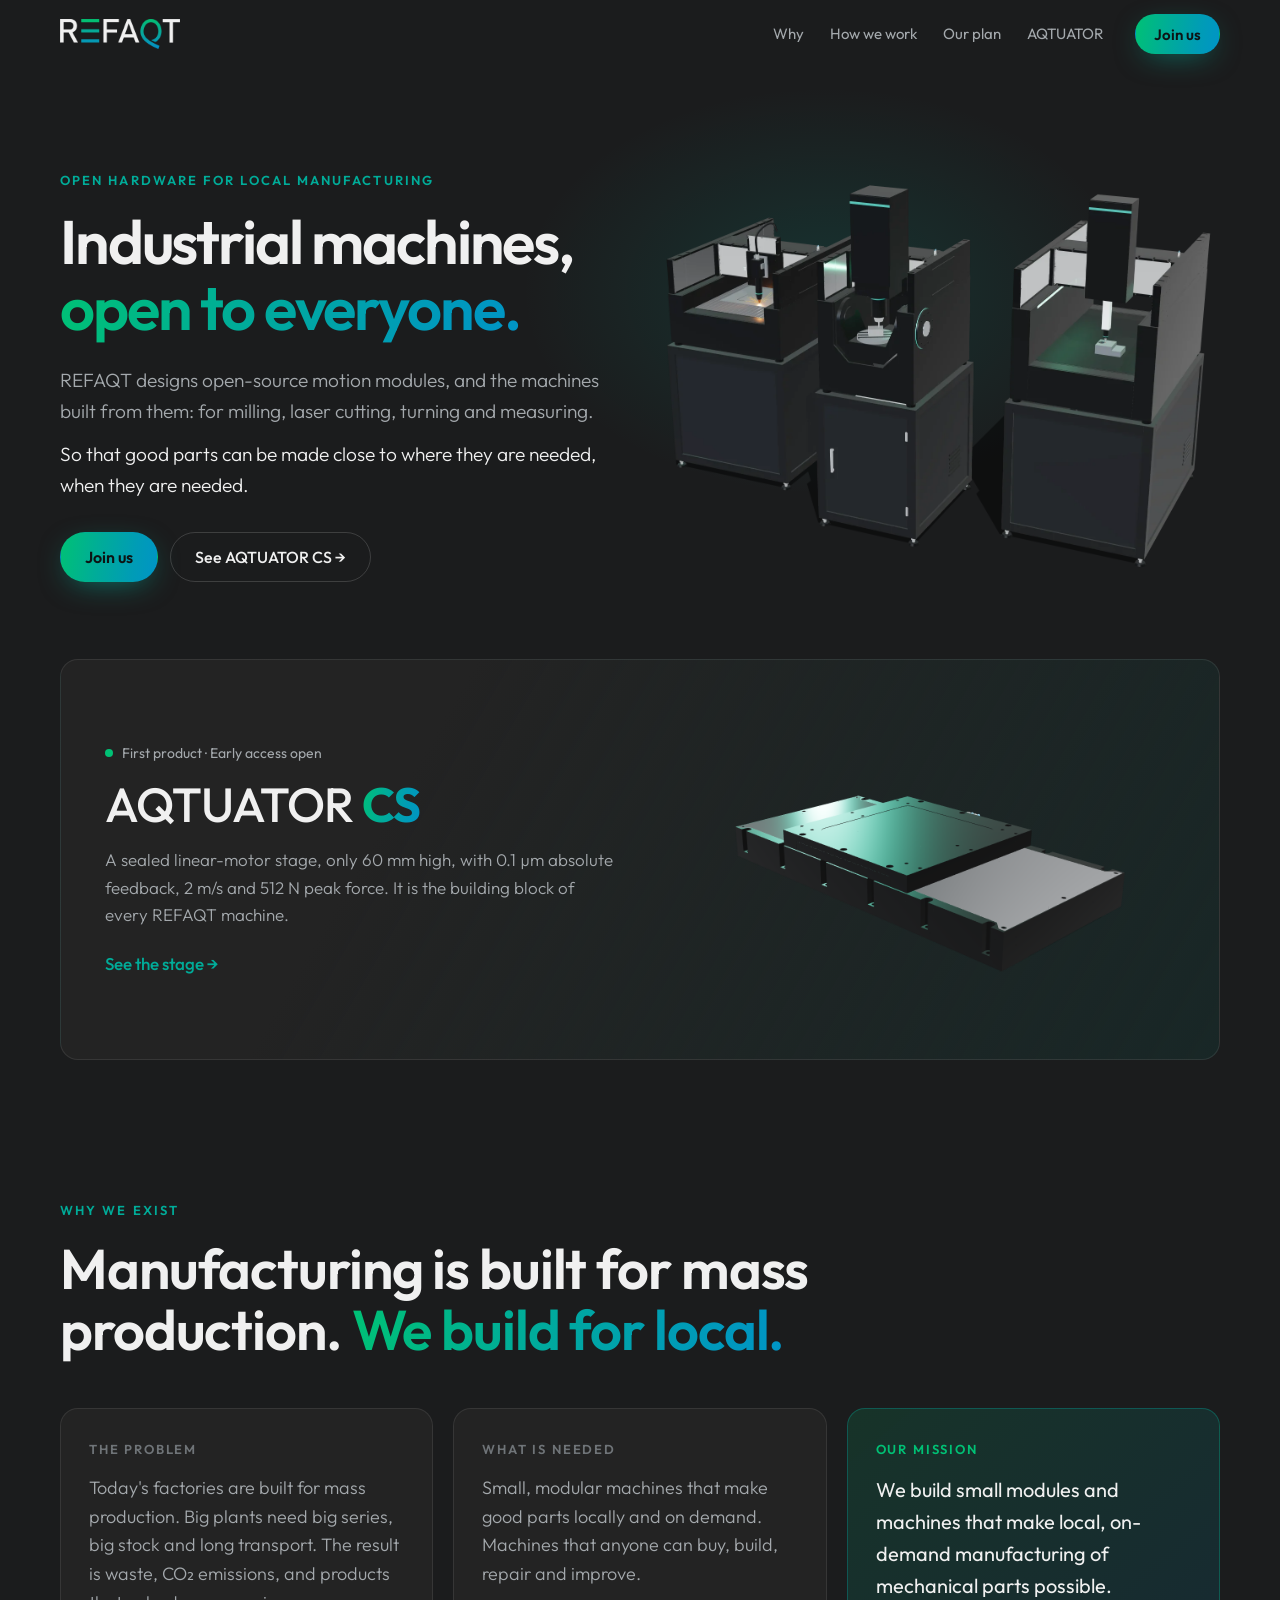
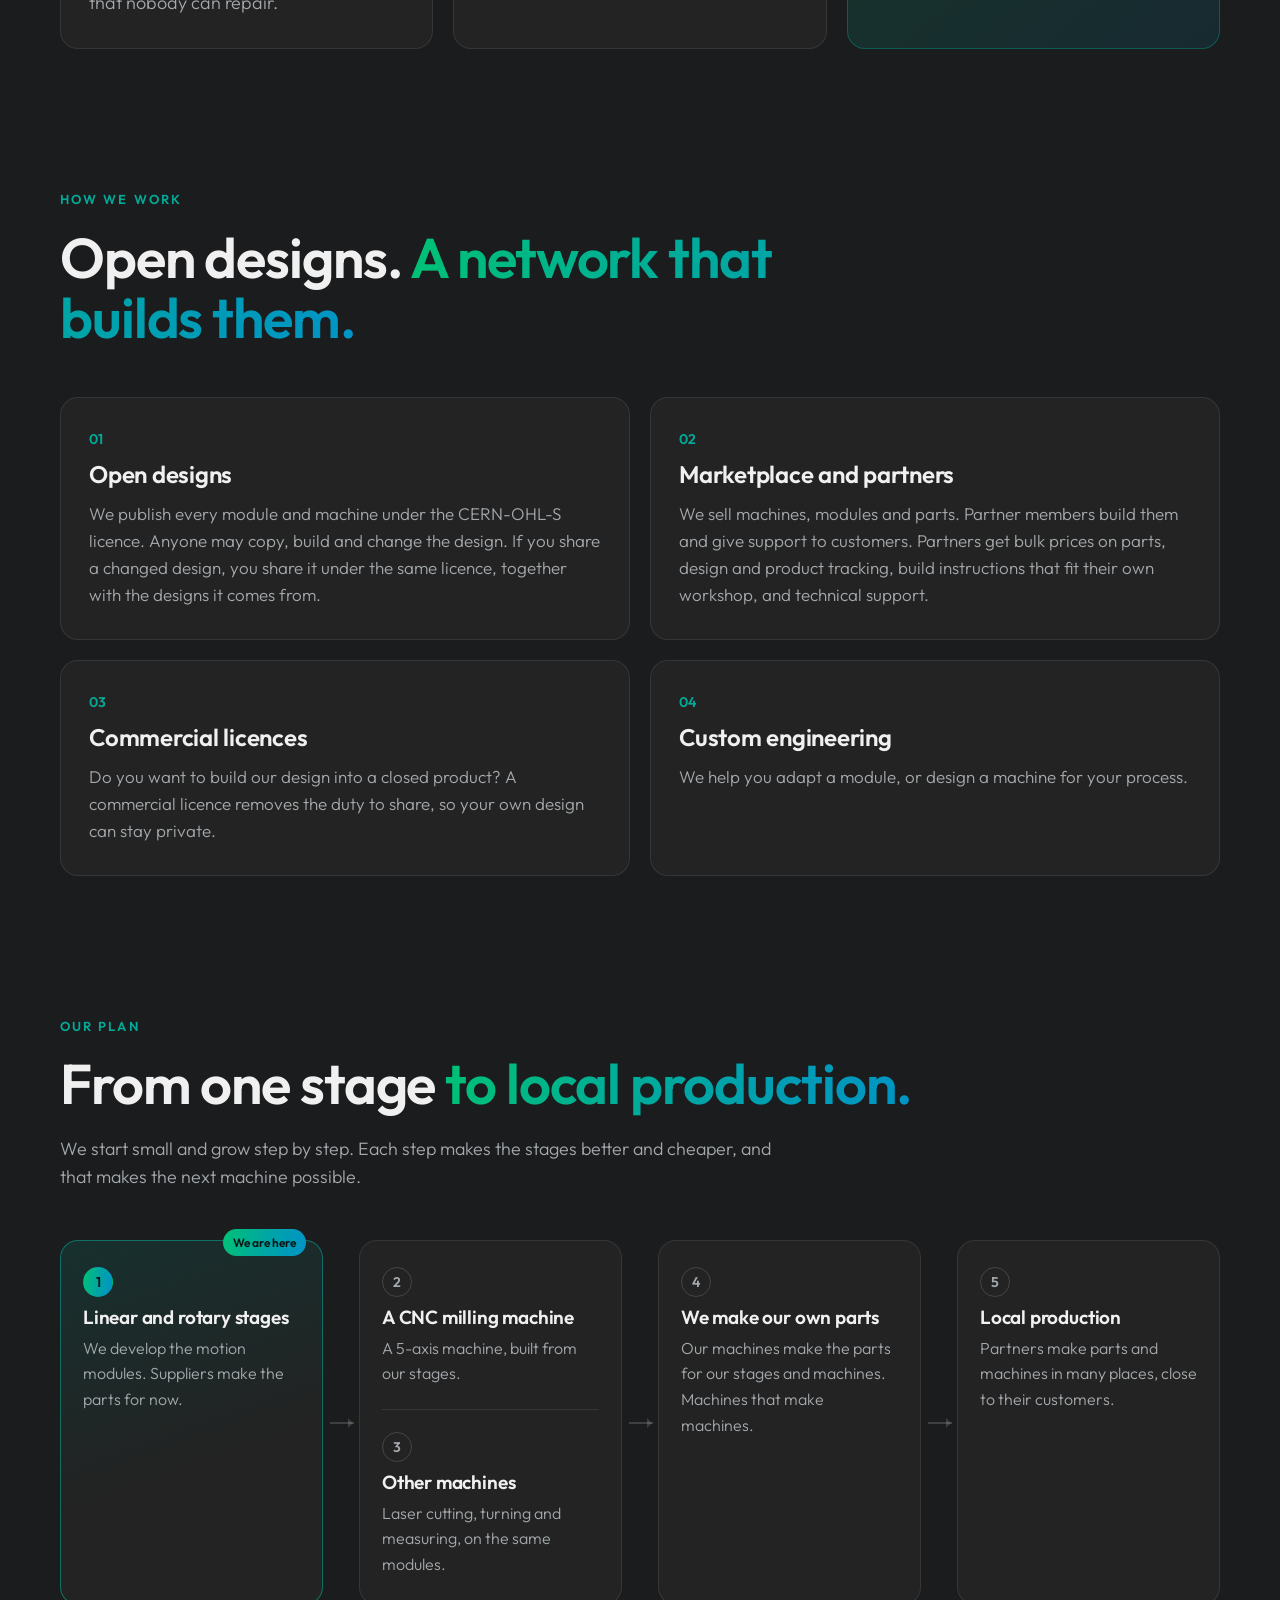
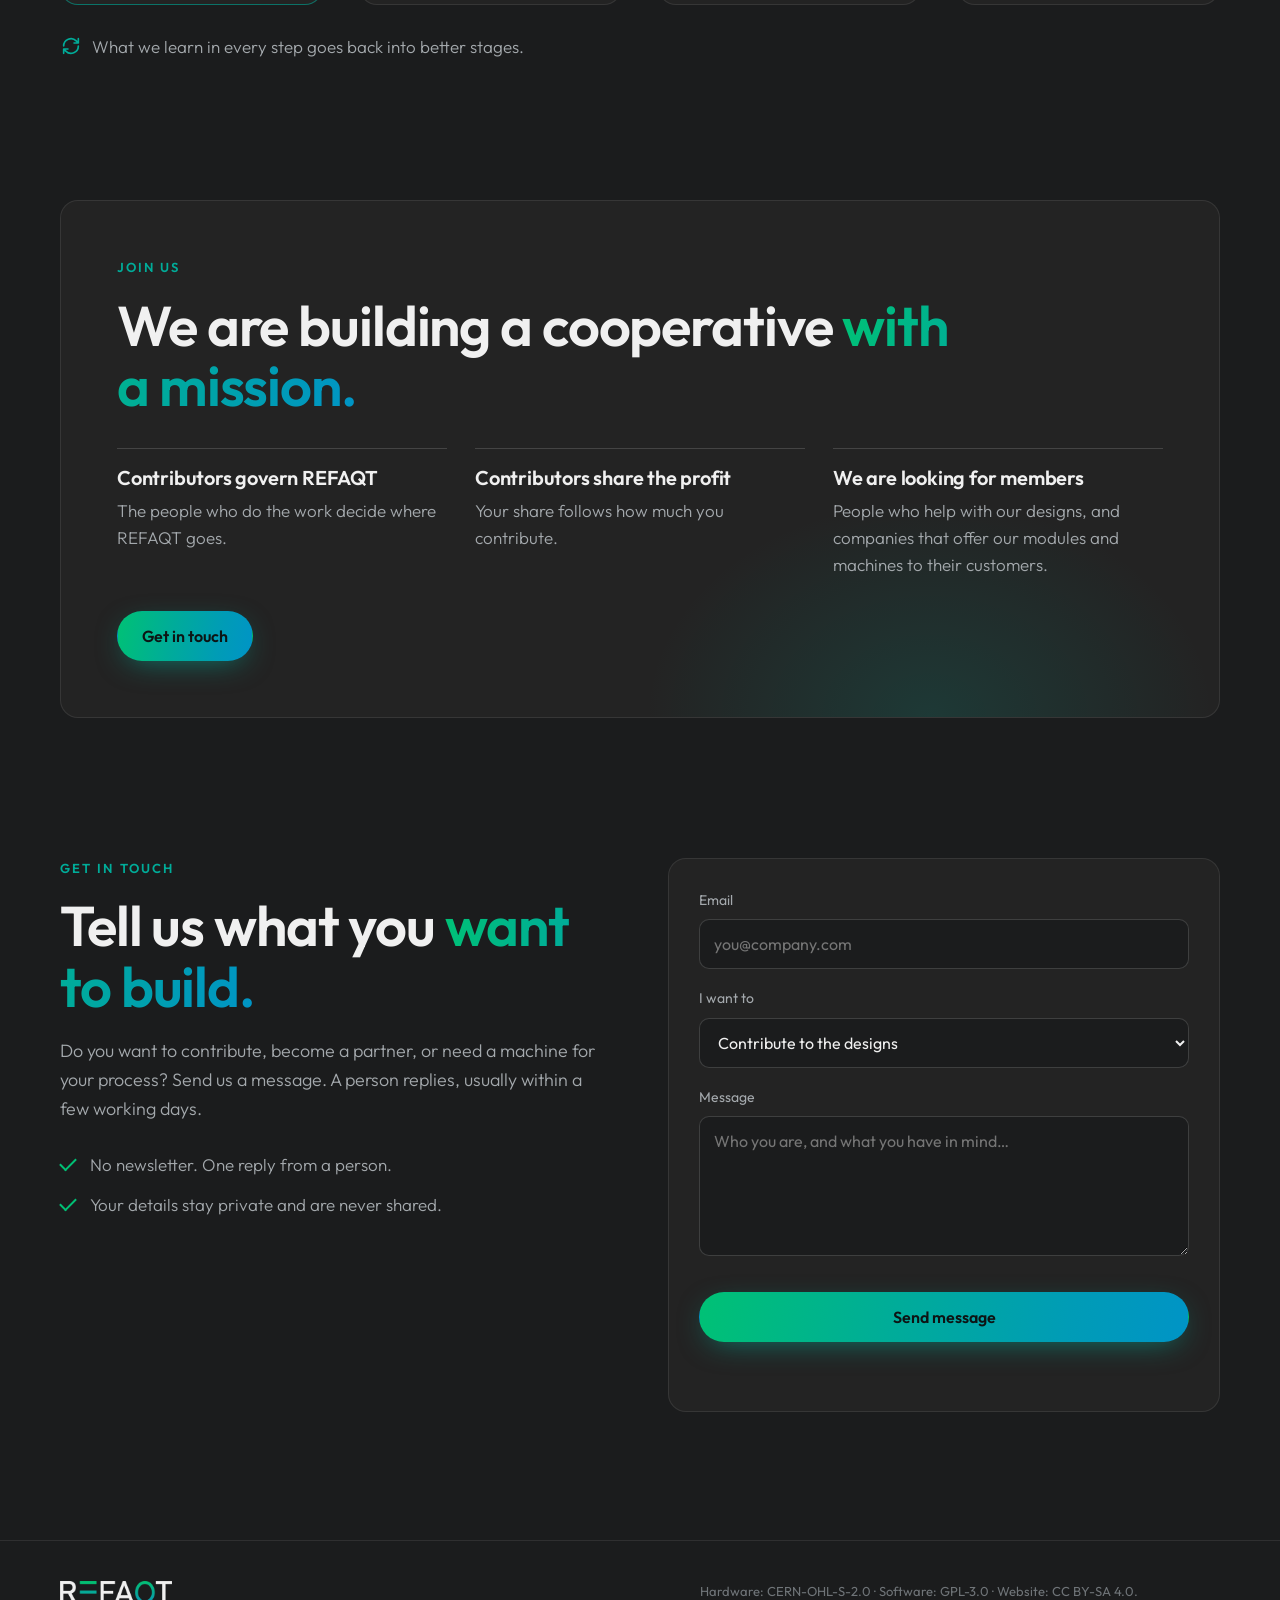
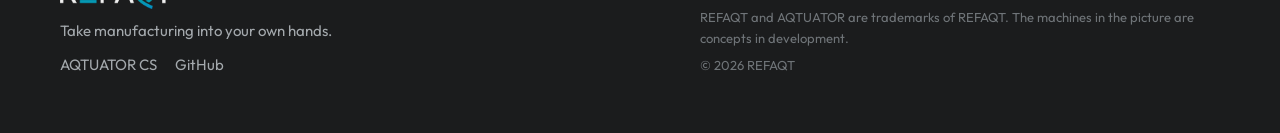
==== commit 2ddbb45a: "Show the three rebuilt machines on the home page and write hand-over notes The home page picture and" ====
--- a/index.html
+++ b/index.html
@@ -6,7 +6,7 @@
 <meta charset="utf-8">
 <meta name="viewport" content="width=device-width, initial-scale=1">
 <title>REFAQT · Open machines for local manufacturing</title>
-<meta name="description" content="REFAQT designs open-source motion modules and the machines built from them, so that high-quality parts can be made close to where they are needed, when they are needed.">
+<meta name="description" content="REFAQT designs open-source motion modules and the machines built from them, so that good parts can be made close to where they are needed, when they are needed.">
 <meta name="theme-color" content="#1c1d1e">
 <meta property="og:title" content="REFAQT · Industrial machines, open to everyone">
 <meta property="og:description" content="Open-source motion modules and machines for local, on-demand manufacturing. A cooperative you can join.">
@@ -44,7 +44,7 @@
     <p class="eyebrow">Open hardware for local manufacturing</p>
     <h1>Industrial machines,<br><span class="grad">open to everyone.</span></h1>
     <p class="lead">REFAQT designs open-source motion modules, and the machines built from them: for milling, laser cutting, turning and measuring.</p>
-    <p class="lead lead--why">So that high-quality parts can be made close to where they are needed, when they are needed.</p>
+    <p class="lead lead--why">So that good parts can be made close to where they are needed, when they are needed.</p>
     <div class="hero__cta">
       <a class="btn btn--primary" href="#join">Join us</a>
       <a class="btn btn--ghost" href="aqtuator/">See AQTUATOR CS →</a>
@@ -53,7 +53,7 @@
   <figure class="hero__art">
     <picture>
       <source srcset="assets/img/machines.webp" type="image/webp">
-      <img src="assets/img/machines.png" width="1451" height="943" alt="Four machines built from AQTUATOR CS stages: a 5-axis milling machine, a laser cutter, a lathe and a coordinate measuring machine.">
+      <img src="assets/img/machines.png" width="1335" height="952" alt="Three machines built from AQTUATOR CS stages: a fibre laser cutter cutting a steel sheet, the Qarve 5-axis milling machine, and a coordinate measuring machine with a touch probe on a granite bed.">
     </picture>
   </figure>
 </section>
@@ -84,7 +84,7 @@
     </article>
     <article class="why__item">
       <span class="why__n">What is needed</span>
-      <p>Small, modular machines that make high-quality parts locally and on demand. Machines that anyone can buy, build, repair and improve.</p>
+      <p>Small, modular machines that make good parts locally and on demand. Machines that anyone can buy, build, repair and improve.</p>
     </article>
     <article class="why__item why__item--mission">
       <span class="why__n">Our mission</span>
@@ -127,8 +127,8 @@
 <section class="section" id="plan">
   <div class="section__head">
     <p class="eyebrow">Our plan</p>
-    <h2>From one module <span class="grad">to local production.</span></h2>
-    <p class="section__lead">We start small and grow step by step. Each step makes the modules better and cheaper, and that makes the next machine possible.</p>
+    <h2>From one stage <span class="grad">to local production.</span></h2>
+    <p class="section__lead">We start small and grow step by step. Each step makes the stages better and cheaper, and that makes the next machine possible.</p>
   </div>
   <ol class="plan">
     <li class="plan__step is-now">
@@ -160,7 +160,7 @@
       <p>Partners make parts and machines in many places, close to their customers.</p>
     </li>
   </ol>
-  <p class="plan__loop"><svg viewBox="0 0 24 24" aria-hidden="true"><path d="M4 12a8 8 0 0 1 13.7-5.6L20 8.7M20 4v4.7h-4.7M20 12a8 8 0 0 1-13.7 5.6L4 15.3M4 20v-4.7h4.7" fill="none" stroke="currentColor" stroke-width="1.8" stroke-linecap="round" stroke-linejoin="round"/></svg>What we learn in every step goes back into better modules.</p>
+  <p class="plan__loop"><svg viewBox="0 0 24 24" aria-hidden="true"><path d="M4 12a8 8 0 0 1 13.7-5.6L20 8.7M20 4v4.7h-4.7M20 12a8 8 0 0 1-13.7 5.6L4 15.3M4 20v-4.7h4.7" fill="none" stroke="currentColor" stroke-width="1.8" stroke-linecap="round" stroke-linejoin="round"/></svg>What we learn in every step goes back into better stages.</p>
 </section>
 
 <!-- ============================== JOIN ============================== -->
@@ -172,8 +172,8 @@
     </div>
     <ul class="join__list">
       <li><h3>Contributors govern REFAQT</h3><p>The people who do the work decide where REFAQT goes.</p></li>
-      <li><h3>Contributors share the profit</h3><p>Your return follows how much you contribute.</p></li>
-      <li><h3>We are looking for members</h3><p>People who help with our developments and business, and companies that offer our modules and machines to their customers.</p></li>
+      <li><h3>Contributors share the profit</h3><p>Your share follows how much you contribute.</p></li>
+      <li><h3>We are looking for members</h3><p>People who help with our designs, and companies that offer our modules and machines to their customers.</p></li>
     </ul>
     <div class="hero__cta"><a class="btn btn--primary" href="#contact">Get in touch</a></div>
   </div>
@@ -185,7 +185,11 @@
     <div class="cta__copy">
       <p class="eyebrow">Get in touch</p>
       <h2>Tell us what you <span class="grad">want to build.</span></h2>
-      <p class="section__lead">Do you want to contribute, become a partner, or need a machine for your process? Send us a message.</p>
+      <p class="section__lead">Do you want to contribute, become a partner, or need a machine for your process? Send us a message. A person replies, usually within a few working days.</p>
+      <ul class="ticks-list">
+        <li>No newsletter. One reply from a person.</li>
+        <li>Your details stay private and are never shared.</li>
+      </ul>
     </div>
     <form class="form" id="contact-form" novalidate>
       <div class="field">
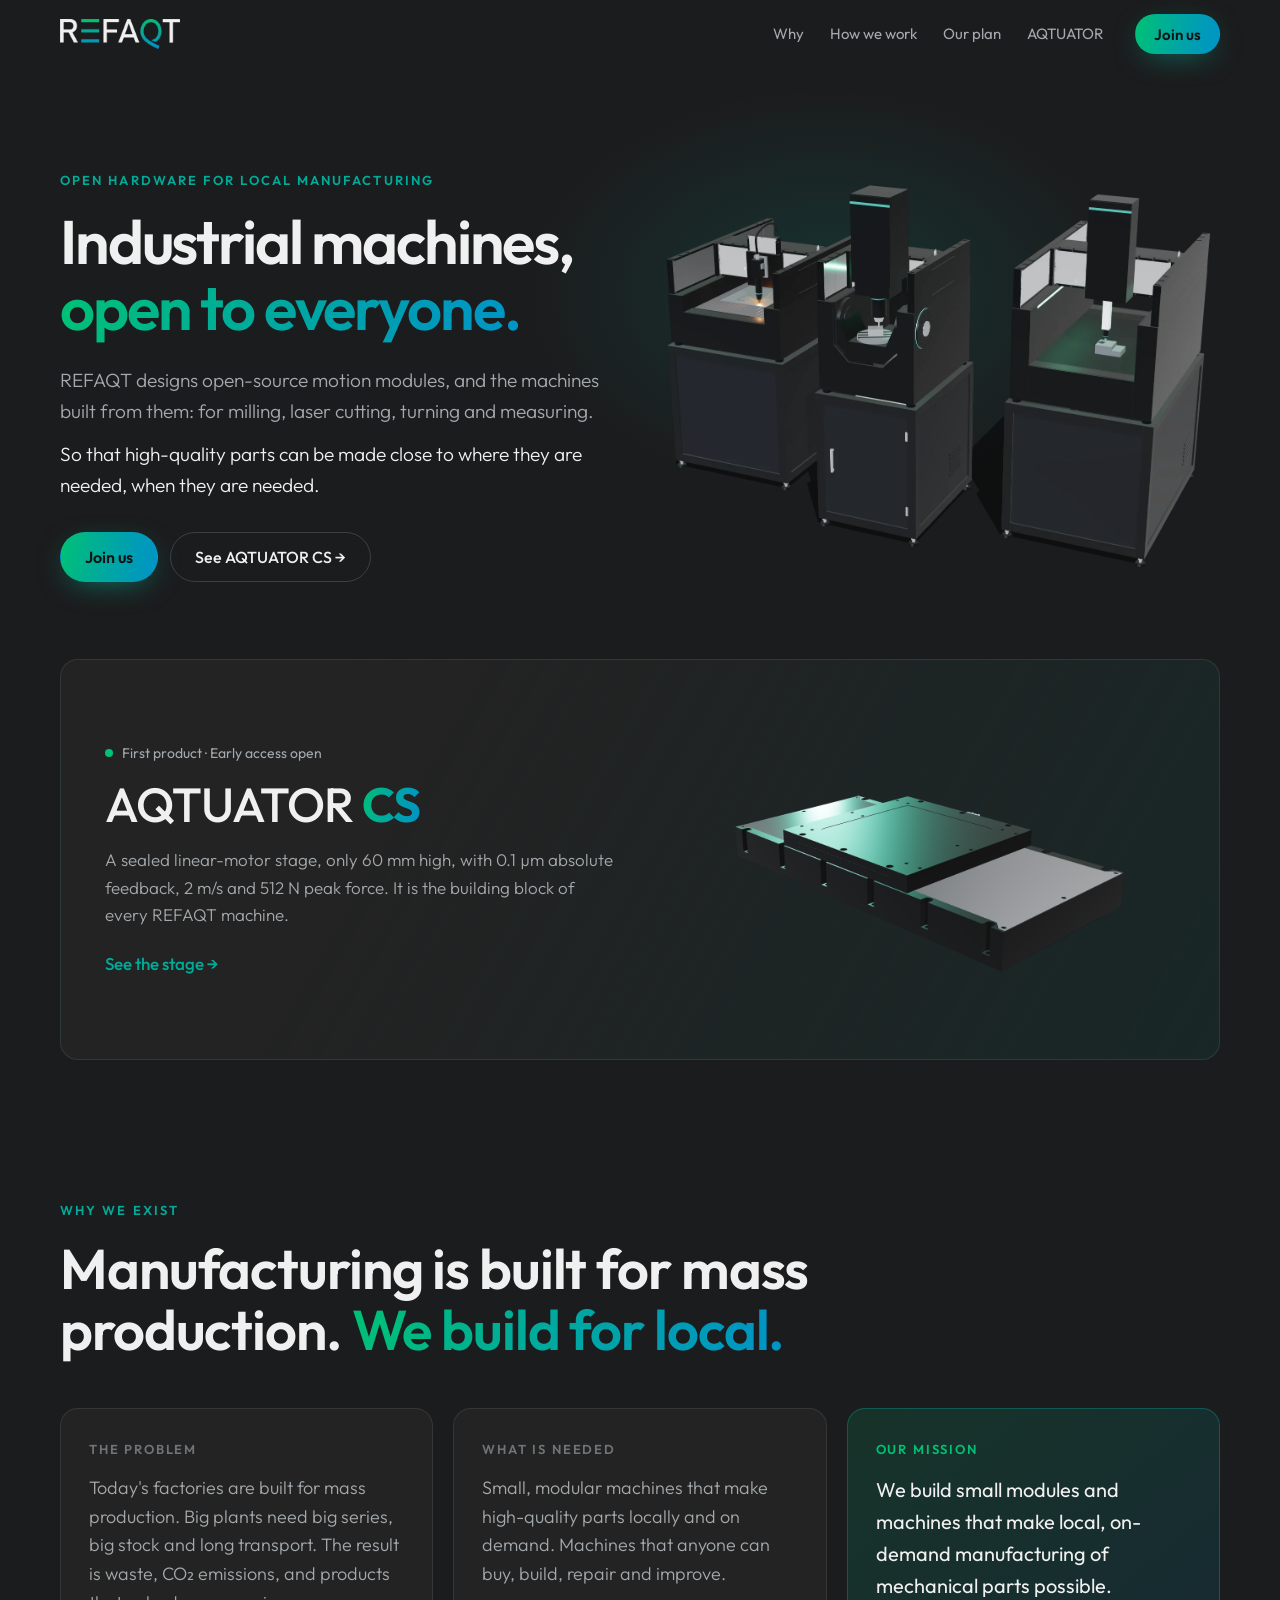
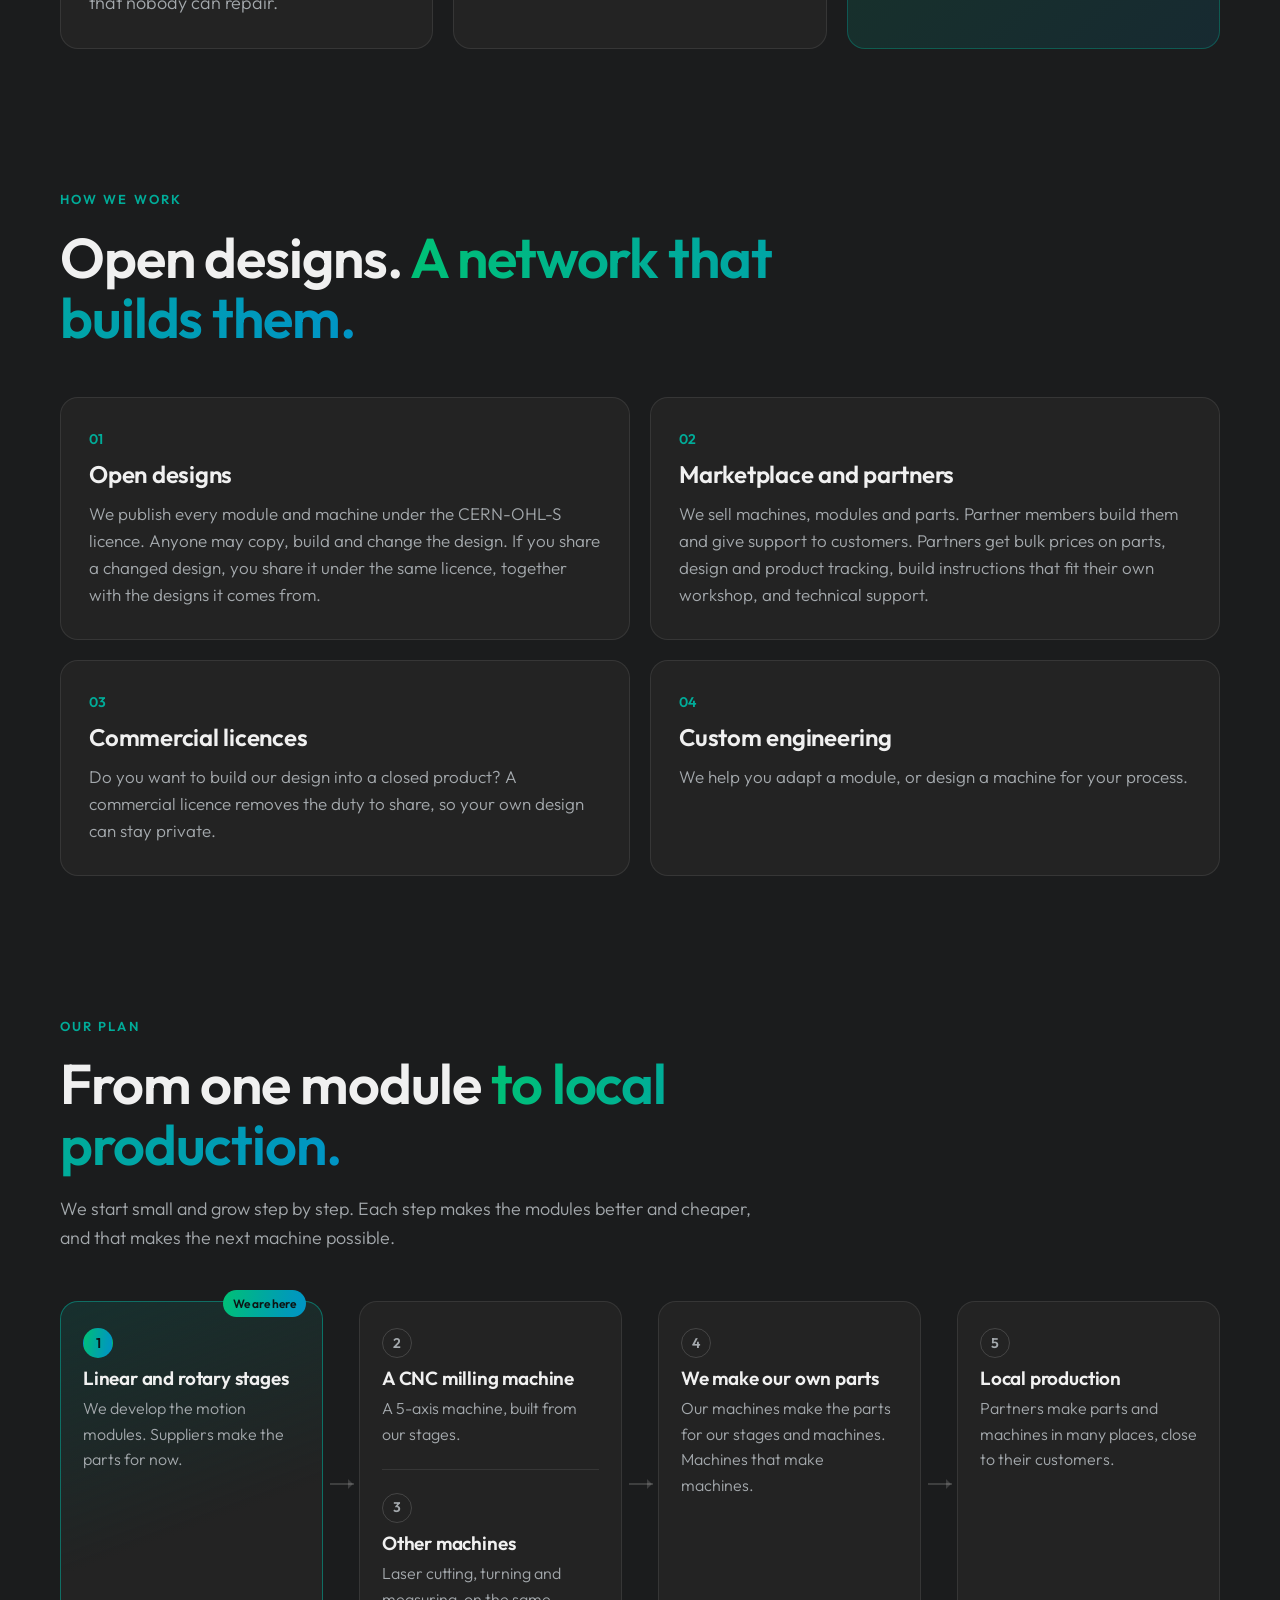
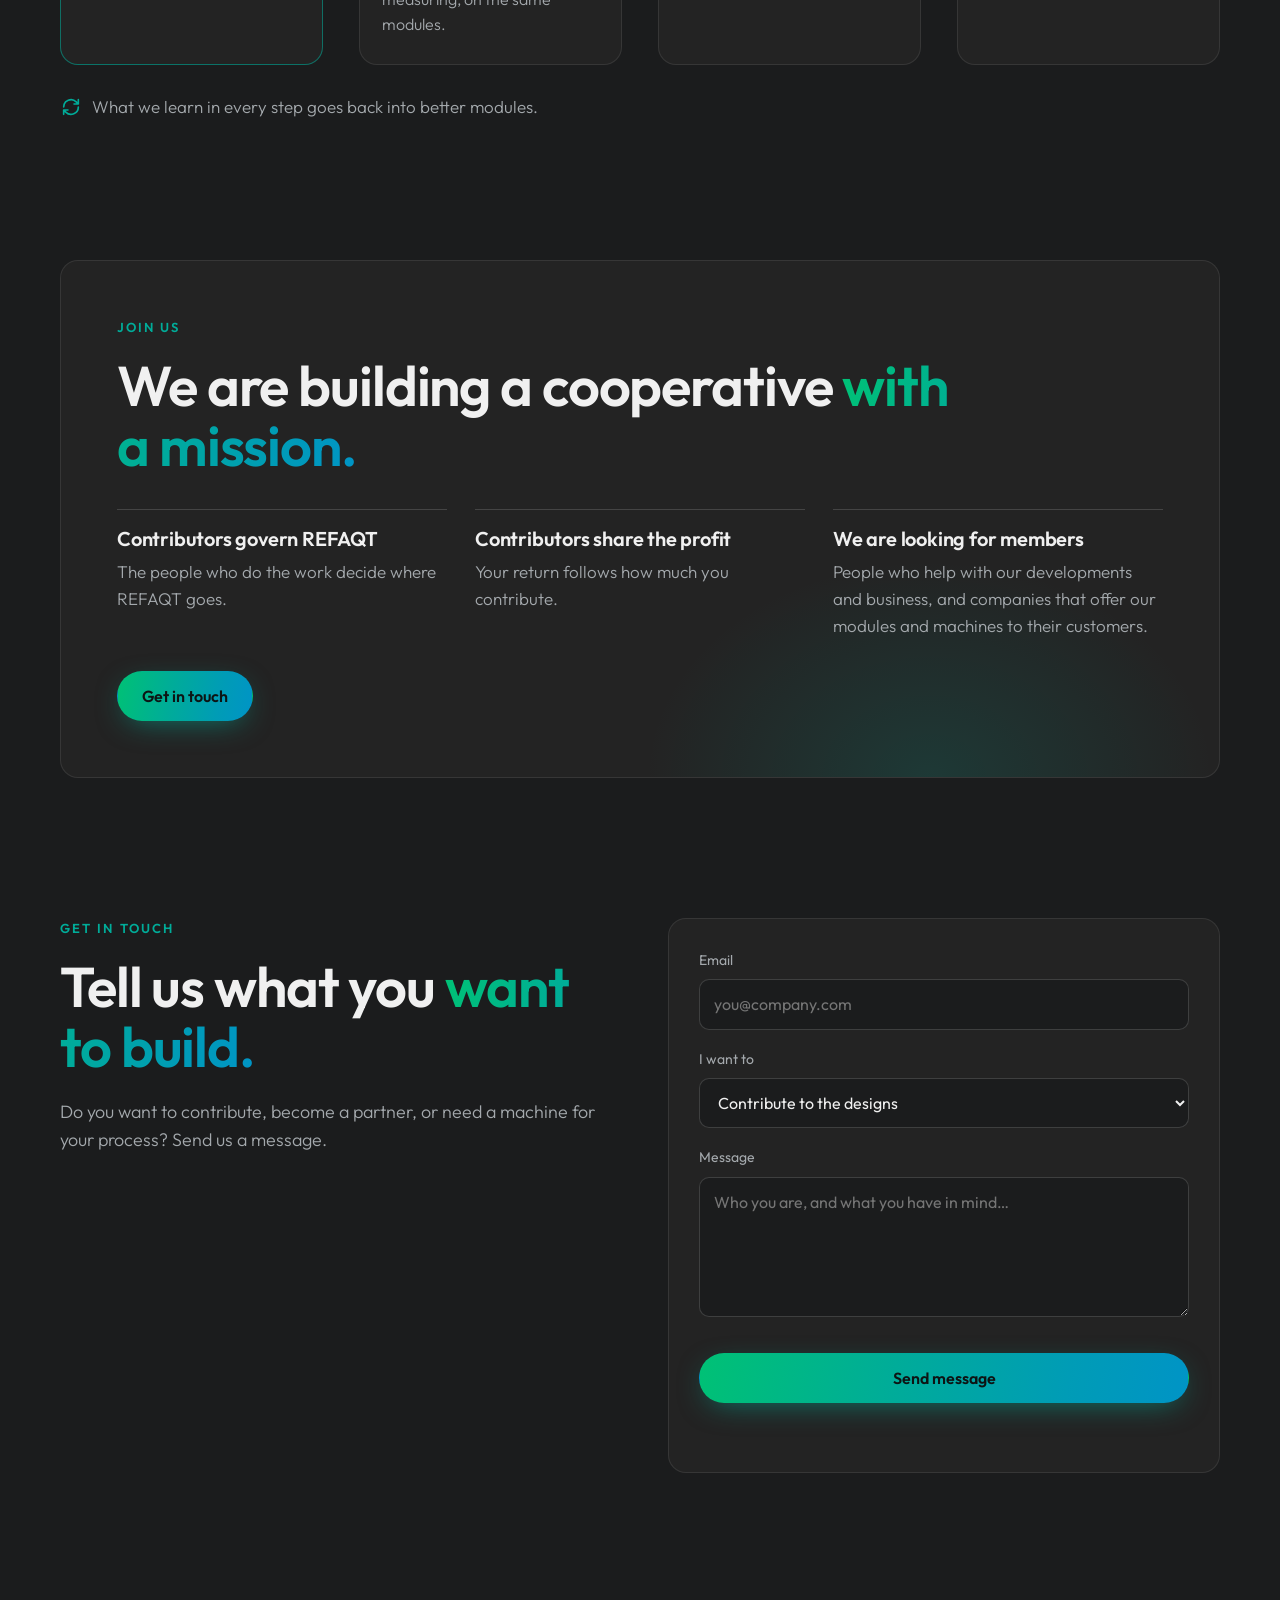
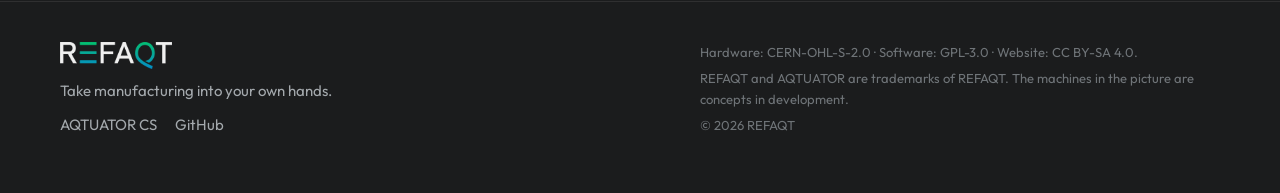
==== commit db25018e: "Merge the main branch into the machine pictures branch Brings in the newer home page wording and the" ====
--- a/index.html
+++ b/index.html
@@ -6,7 +6,7 @@
 <meta charset="utf-8">
 <meta name="viewport" content="width=device-width, initial-scale=1">
 <title>REFAQT · Open machines for local manufacturing</title>
-<meta name="description" content="REFAQT designs open-source motion modules and the machines built from them, so that good parts can be made close to where they are needed, when they are needed.">
+<meta name="description" content="REFAQT designs open-source motion modules and the machines built from them, so that high-quality parts can be made close to where they are needed, when they are needed.">
 <meta name="theme-color" content="#1c1d1e">
 <meta property="og:title" content="REFAQT · Industrial machines, open to everyone">
 <meta property="og:description" content="Open-source motion modules and machines for local, on-demand manufacturing. A cooperative you can join.">
@@ -44,7 +44,7 @@
     <p class="eyebrow">Open hardware for local manufacturing</p>
     <h1>Industrial machines,<br><span class="grad">open to everyone.</span></h1>
     <p class="lead">REFAQT designs open-source motion modules, and the machines built from them: for milling, laser cutting, turning and measuring.</p>
-    <p class="lead lead--why">So that good parts can be made close to where they are needed, when they are needed.</p>
+    <p class="lead lead--why">So that high-quality parts can be made close to where they are needed, when they are needed.</p>
     <div class="hero__cta">
       <a class="btn btn--primary" href="#join">Join us</a>
       <a class="btn btn--ghost" href="aqtuator/">See AQTUATOR CS →</a>
@@ -84,7 +84,7 @@
     </article>
     <article class="why__item">
       <span class="why__n">What is needed</span>
-      <p>Small, modular machines that make good parts locally and on demand. Machines that anyone can buy, build, repair and improve.</p>
+      <p>Small, modular machines that make high-quality parts locally and on demand. Machines that anyone can buy, build, repair and improve.</p>
     </article>
     <article class="why__item why__item--mission">
       <span class="why__n">Our mission</span>
@@ -127,8 +127,8 @@
 <section class="section" id="plan">
   <div class="section__head">
     <p class="eyebrow">Our plan</p>
-    <h2>From one stage <span class="grad">to local production.</span></h2>
-    <p class="section__lead">We start small and grow step by step. Each step makes the stages better and cheaper, and that makes the next machine possible.</p>
+    <h2>From one module <span class="grad">to local production.</span></h2>
+    <p class="section__lead">We start small and grow step by step. Each step makes the modules better and cheaper, and that makes the next machine possible.</p>
   </div>
   <ol class="plan">
     <li class="plan__step is-now">
@@ -160,7 +160,7 @@
       <p>Partners make parts and machines in many places, close to their customers.</p>
     </li>
   </ol>
-  <p class="plan__loop"><svg viewBox="0 0 24 24" aria-hidden="true"><path d="M4 12a8 8 0 0 1 13.7-5.6L20 8.7M20 4v4.7h-4.7M20 12a8 8 0 0 1-13.7 5.6L4 15.3M4 20v-4.7h4.7" fill="none" stroke="currentColor" stroke-width="1.8" stroke-linecap="round" stroke-linejoin="round"/></svg>What we learn in every step goes back into better stages.</p>
+  <p class="plan__loop"><svg viewBox="0 0 24 24" aria-hidden="true"><path d="M4 12a8 8 0 0 1 13.7-5.6L20 8.7M20 4v4.7h-4.7M20 12a8 8 0 0 1-13.7 5.6L4 15.3M4 20v-4.7h4.7" fill="none" stroke="currentColor" stroke-width="1.8" stroke-linecap="round" stroke-linejoin="round"/></svg>What we learn in every step goes back into better modules.</p>
 </section>
 
 <!-- ============================== JOIN ============================== -->
@@ -172,8 +172,8 @@
     </div>
     <ul class="join__list">
       <li><h3>Contributors govern REFAQT</h3><p>The people who do the work decide where REFAQT goes.</p></li>
-      <li><h3>Contributors share the profit</h3><p>Your share follows how much you contribute.</p></li>
-      <li><h3>We are looking for members</h3><p>People who help with our designs, and companies that offer our modules and machines to their customers.</p></li>
+      <li><h3>Contributors share the profit</h3><p>Your return follows how much you contribute.</p></li>
+      <li><h3>We are looking for members</h3><p>People who help with our developments and business, and companies that offer our modules and machines to their customers.</p></li>
     </ul>
     <div class="hero__cta"><a class="btn btn--primary" href="#contact">Get in touch</a></div>
   </div>
@@ -185,11 +185,7 @@
     <div class="cta__copy">
       <p class="eyebrow">Get in touch</p>
       <h2>Tell us what you <span class="grad">want to build.</span></h2>
-      <p class="section__lead">Do you want to contribute, become a partner, or need a machine for your process? Send us a message. A person replies, usually within a few working days.</p>
-      <ul class="ticks-list">
-        <li>No newsletter. One reply from a person.</li>
-        <li>Your details stay private and are never shared.</li>
-      </ul>
+      <p class="section__lead">Do you want to contribute, become a partner, or need a machine for your process? Send us a message.</p>
     </div>
     <form class="form" id="contact-form" novalidate>
       <div class="field">
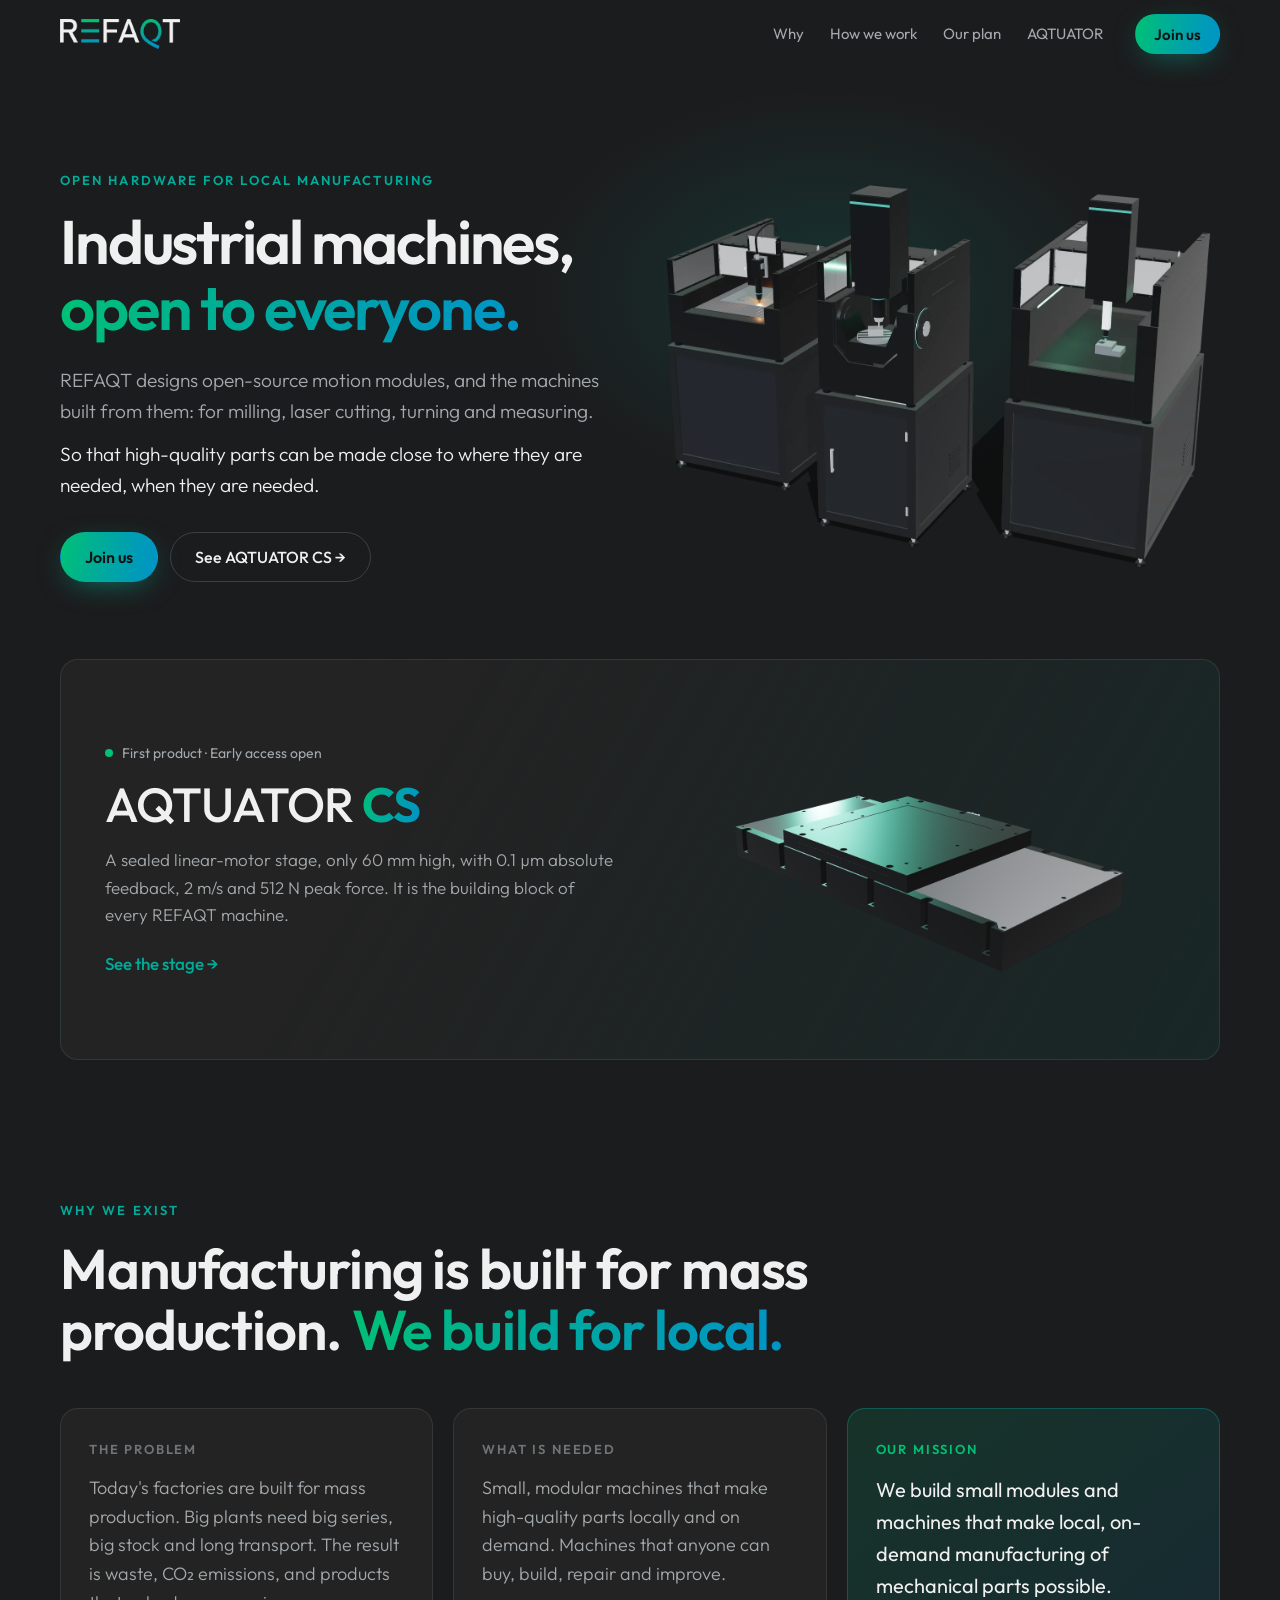
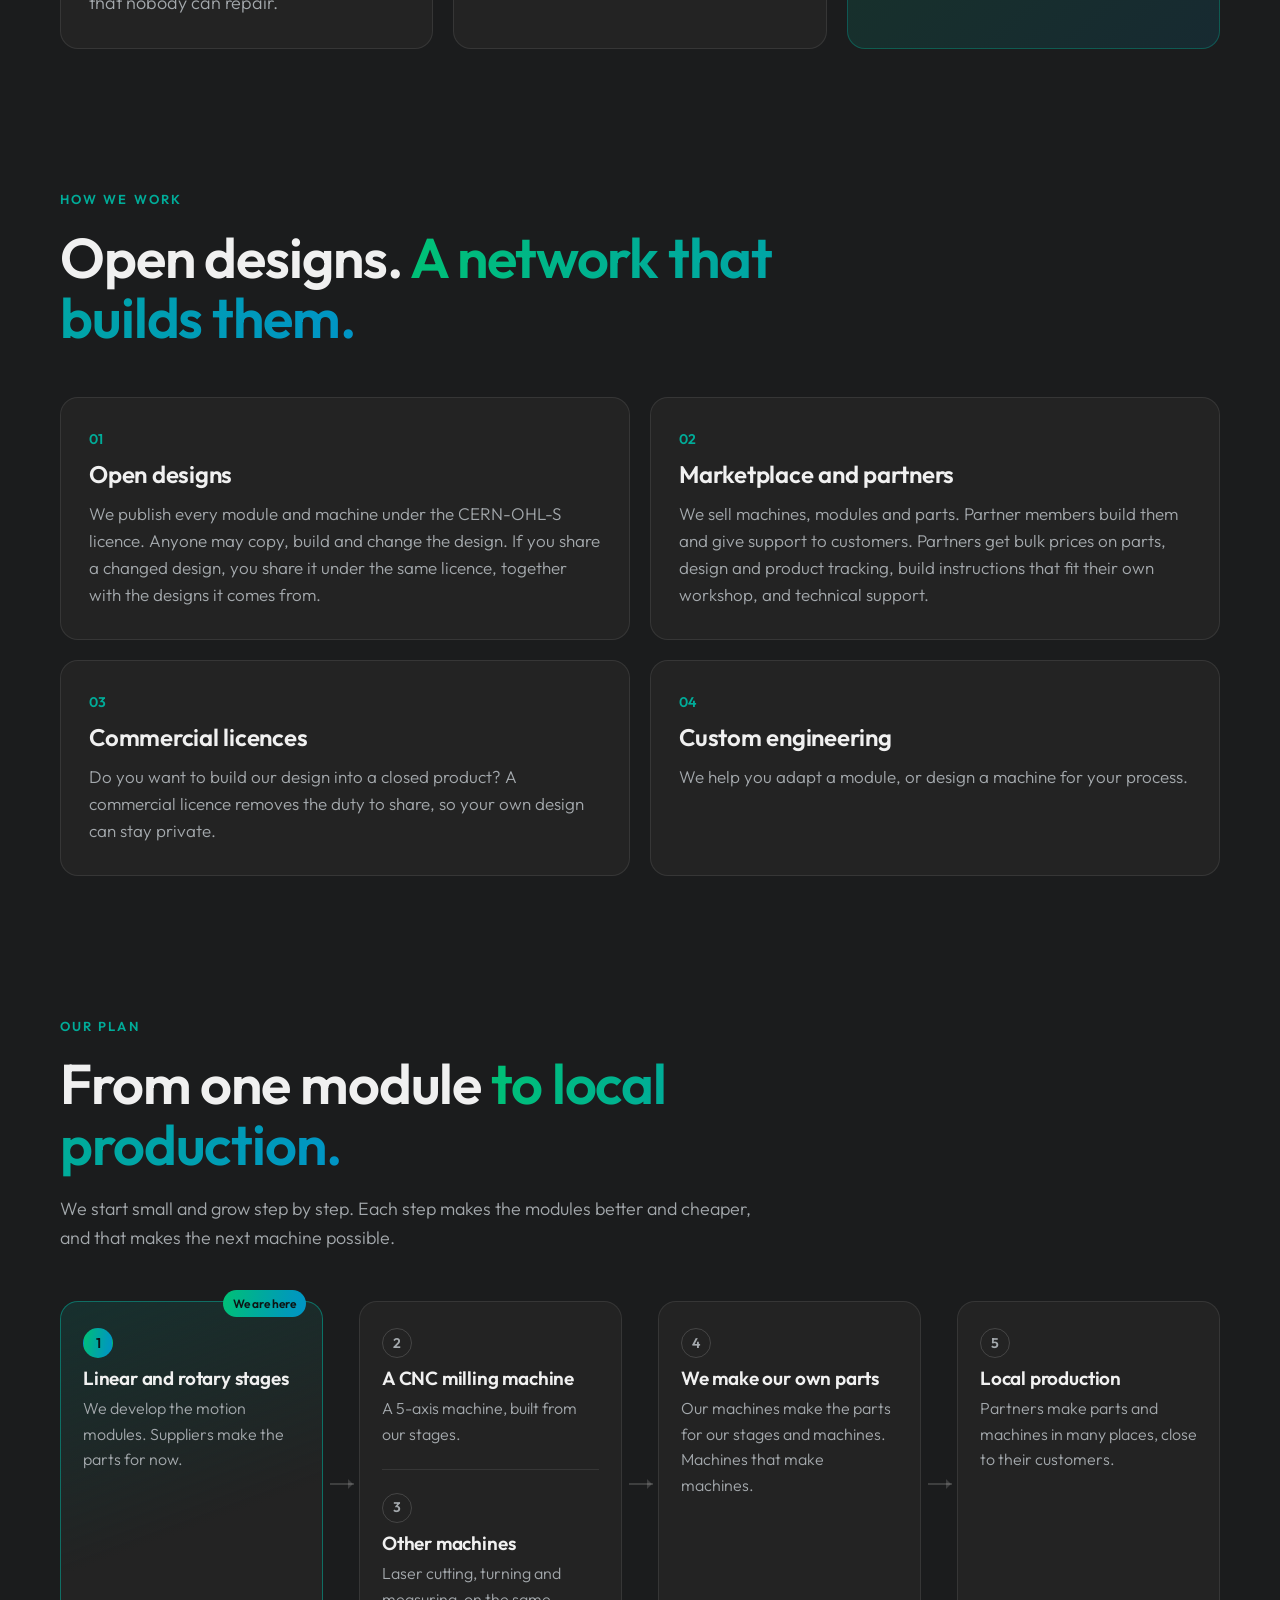
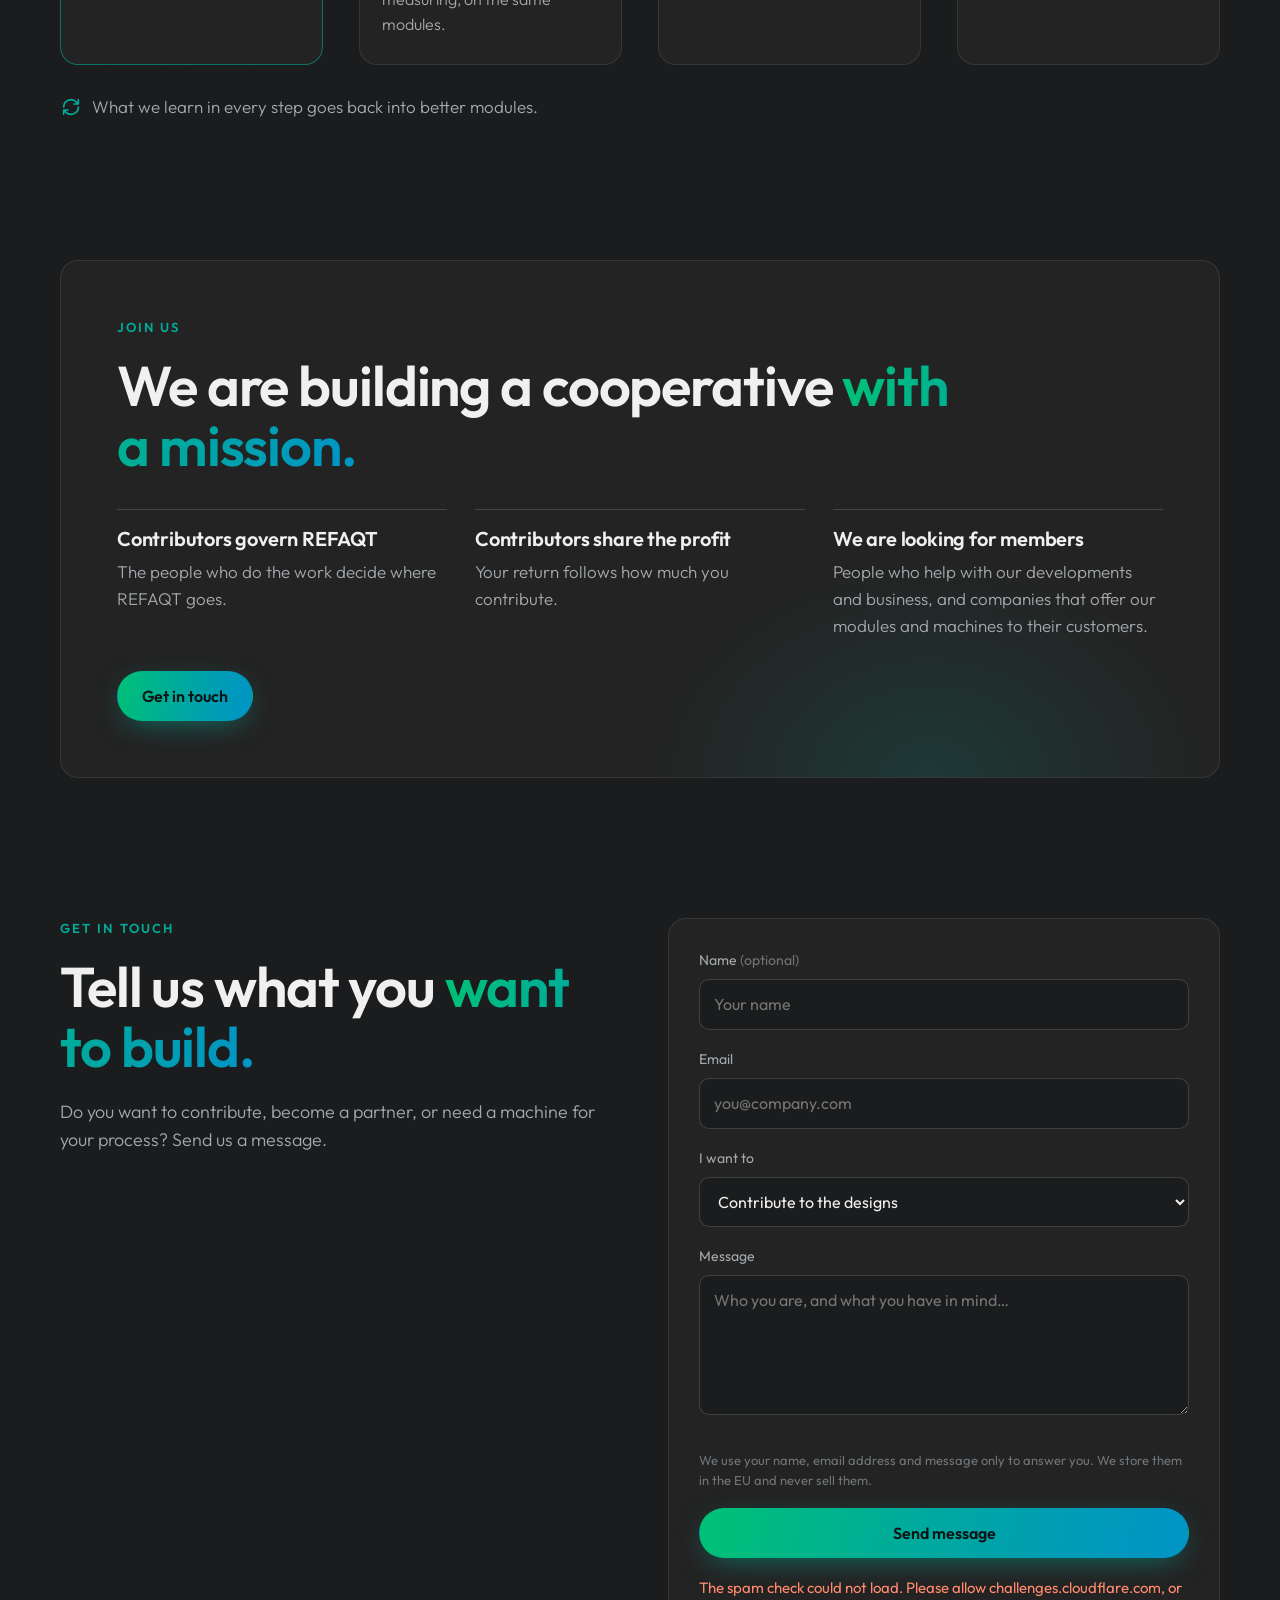
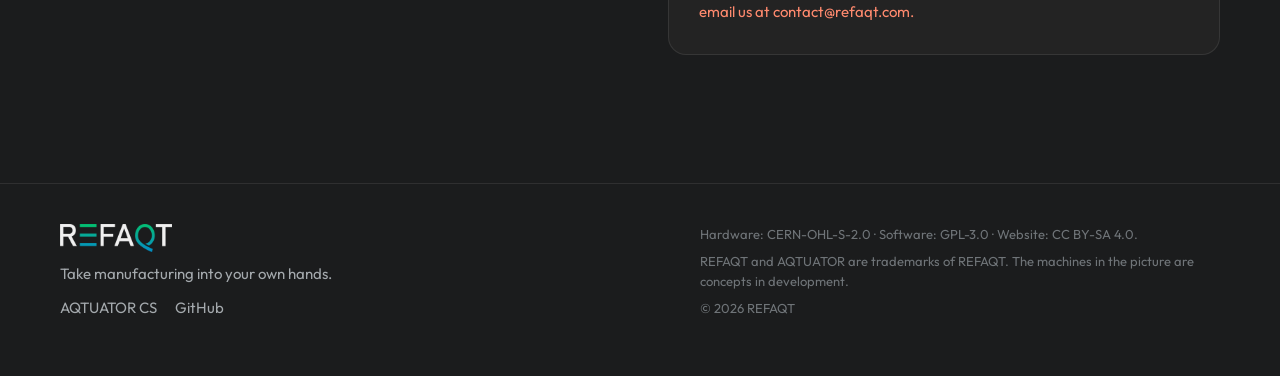
==== commit ee15f342: "feat(forms): save leads in Cloudflare D1 and send emails with Resend Both website forms now post to " ====
--- a/index.html
+++ b/index.html
@@ -189,6 +189,10 @@
     </div>
     <form class="form" id="contact-form" novalidate>
       <div class="field">
+        <label for="f-name">Name <span class="field__opt">(optional)</span></label>
+        <input id="f-name" name="name" type="text" autocomplete="name" maxlength="100" placeholder="Your name">
+      </div>
+      <div class="field">
         <label for="f-email">Email</label>
         <input id="f-email" name="email" type="email" autocomplete="email" required maxlength="254" placeholder="you@company.com">
       </div>
@@ -211,6 +215,7 @@
         <input id="f-website" name="website" type="text" tabindex="-1" autocomplete="off">
       </div>
       <div class="turnstile" id="turnstile"></div>
+      <p class="form__privacy">We use your name, email address and message only to answer you. We store them in the EU and never sell them.</p>
       <button class="btn btn--primary btn--block" type="submit">Send message</button>
       <p class="form__status" id="form-status" role="status" aria-live="polite"></p>
     </form>
--- a/assets/css/style.css
+++ b/assets/css/style.css
@@ -193,6 +193,9 @@
 .field input:focus, .field select:focus, .field textarea:focus { outline: none; border-color: var(--g2); box-shadow: 0 0 0 4px rgba(0, 172, 153, .15); }
 .field [aria-invalid="true"] { border-color: #e0664a; }
 .field--hp { position: absolute; left: -9999px; width: 1px; height: 1px; overflow: hidden; }
+.field__opt { color: var(--faint); }
+.form__privacy { margin: 0; font-size: 13px; line-height: 1.5; color: var(--faint); }
+.form.is-done .form__privacy { display: none; }
 .form__status { font-size: 15px; min-height: 1.4em; color: var(--muted); }
 .form__status.is-ok { color: var(--g1); }
 .form__status.is-error { color: #ff8a6e; }
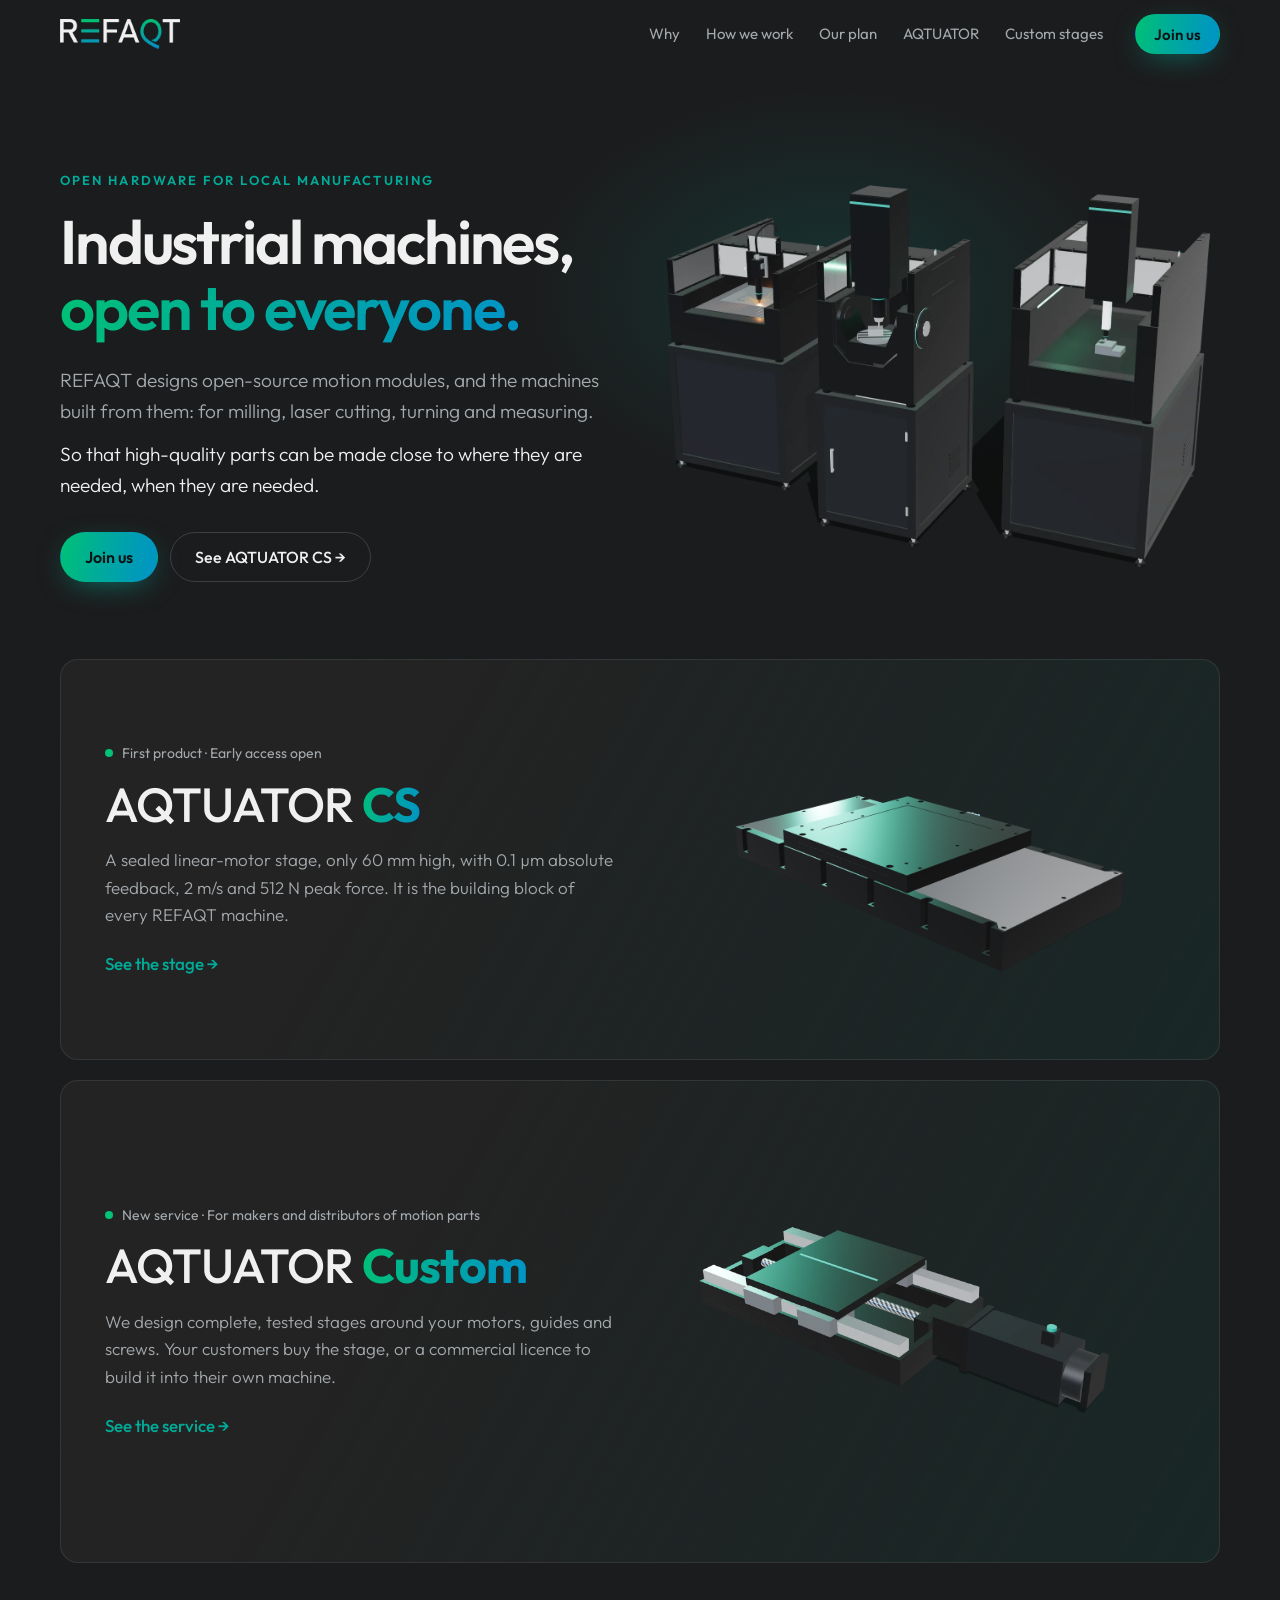
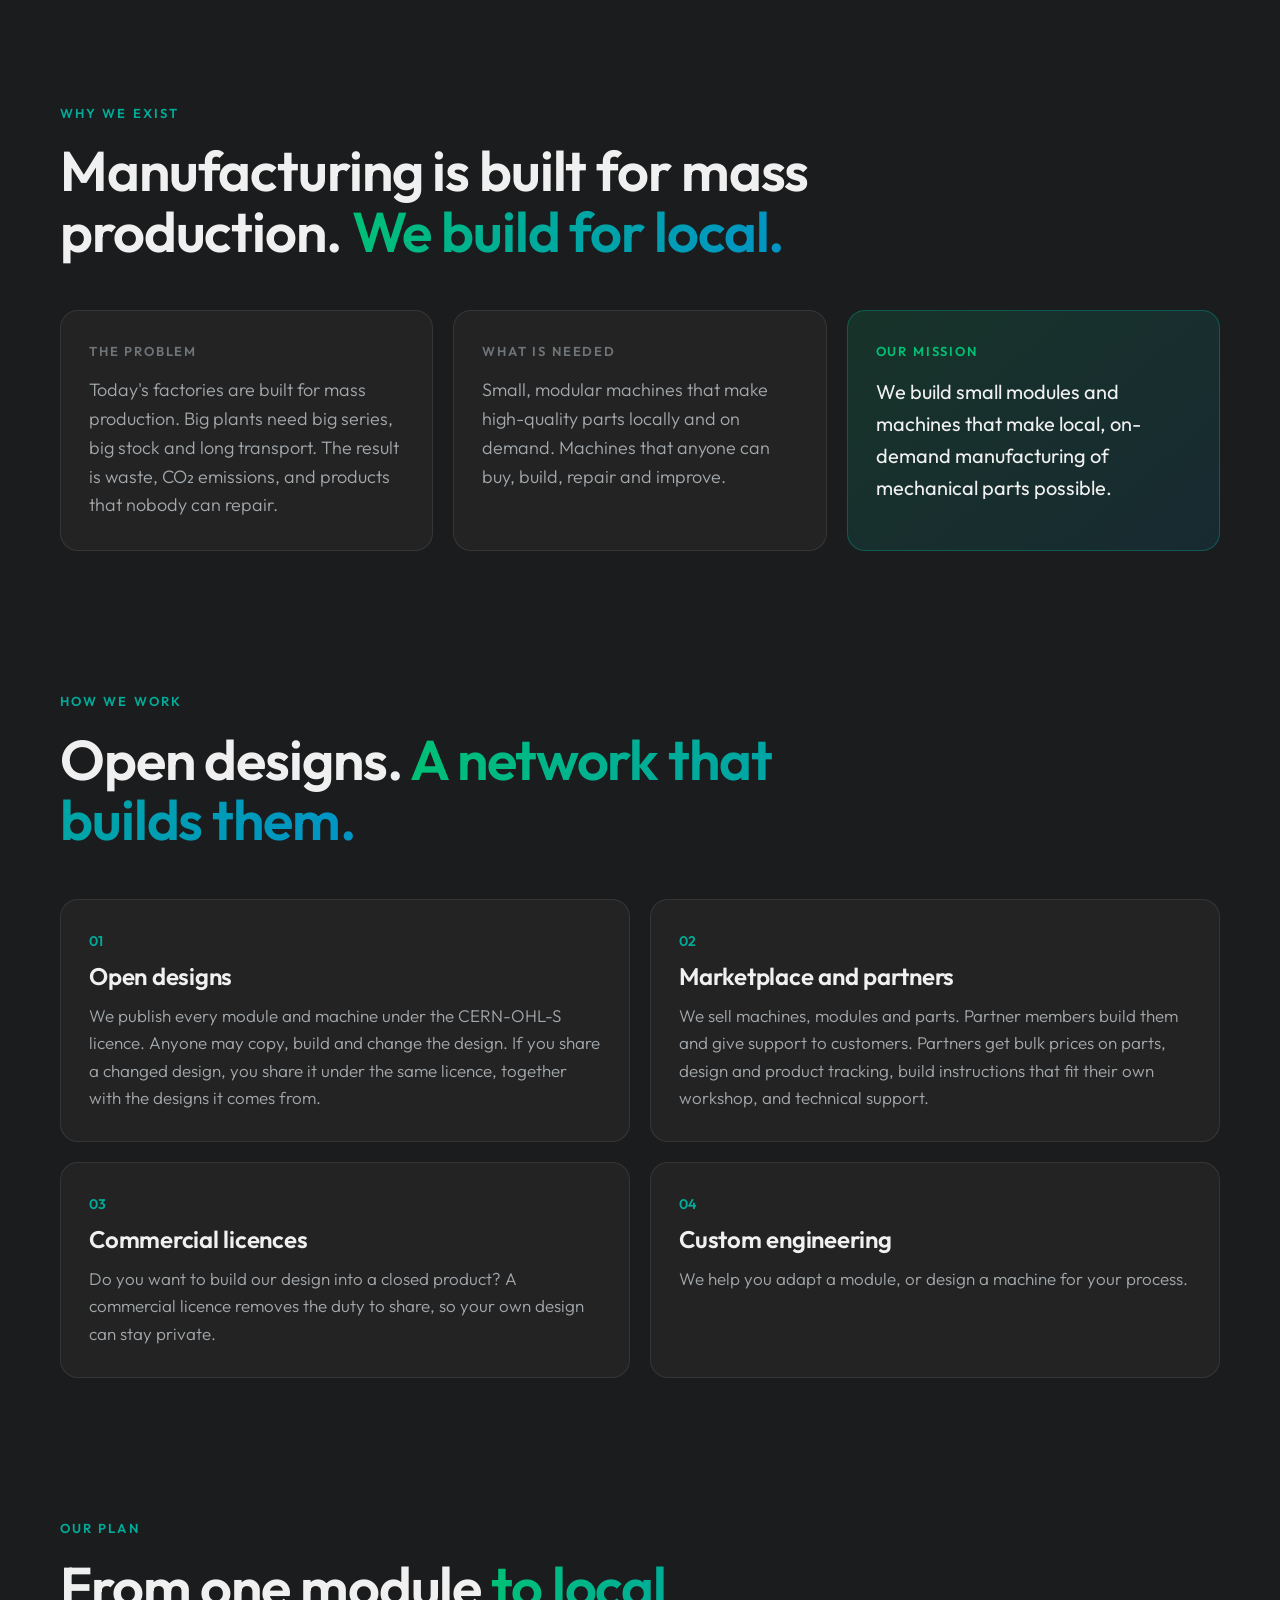
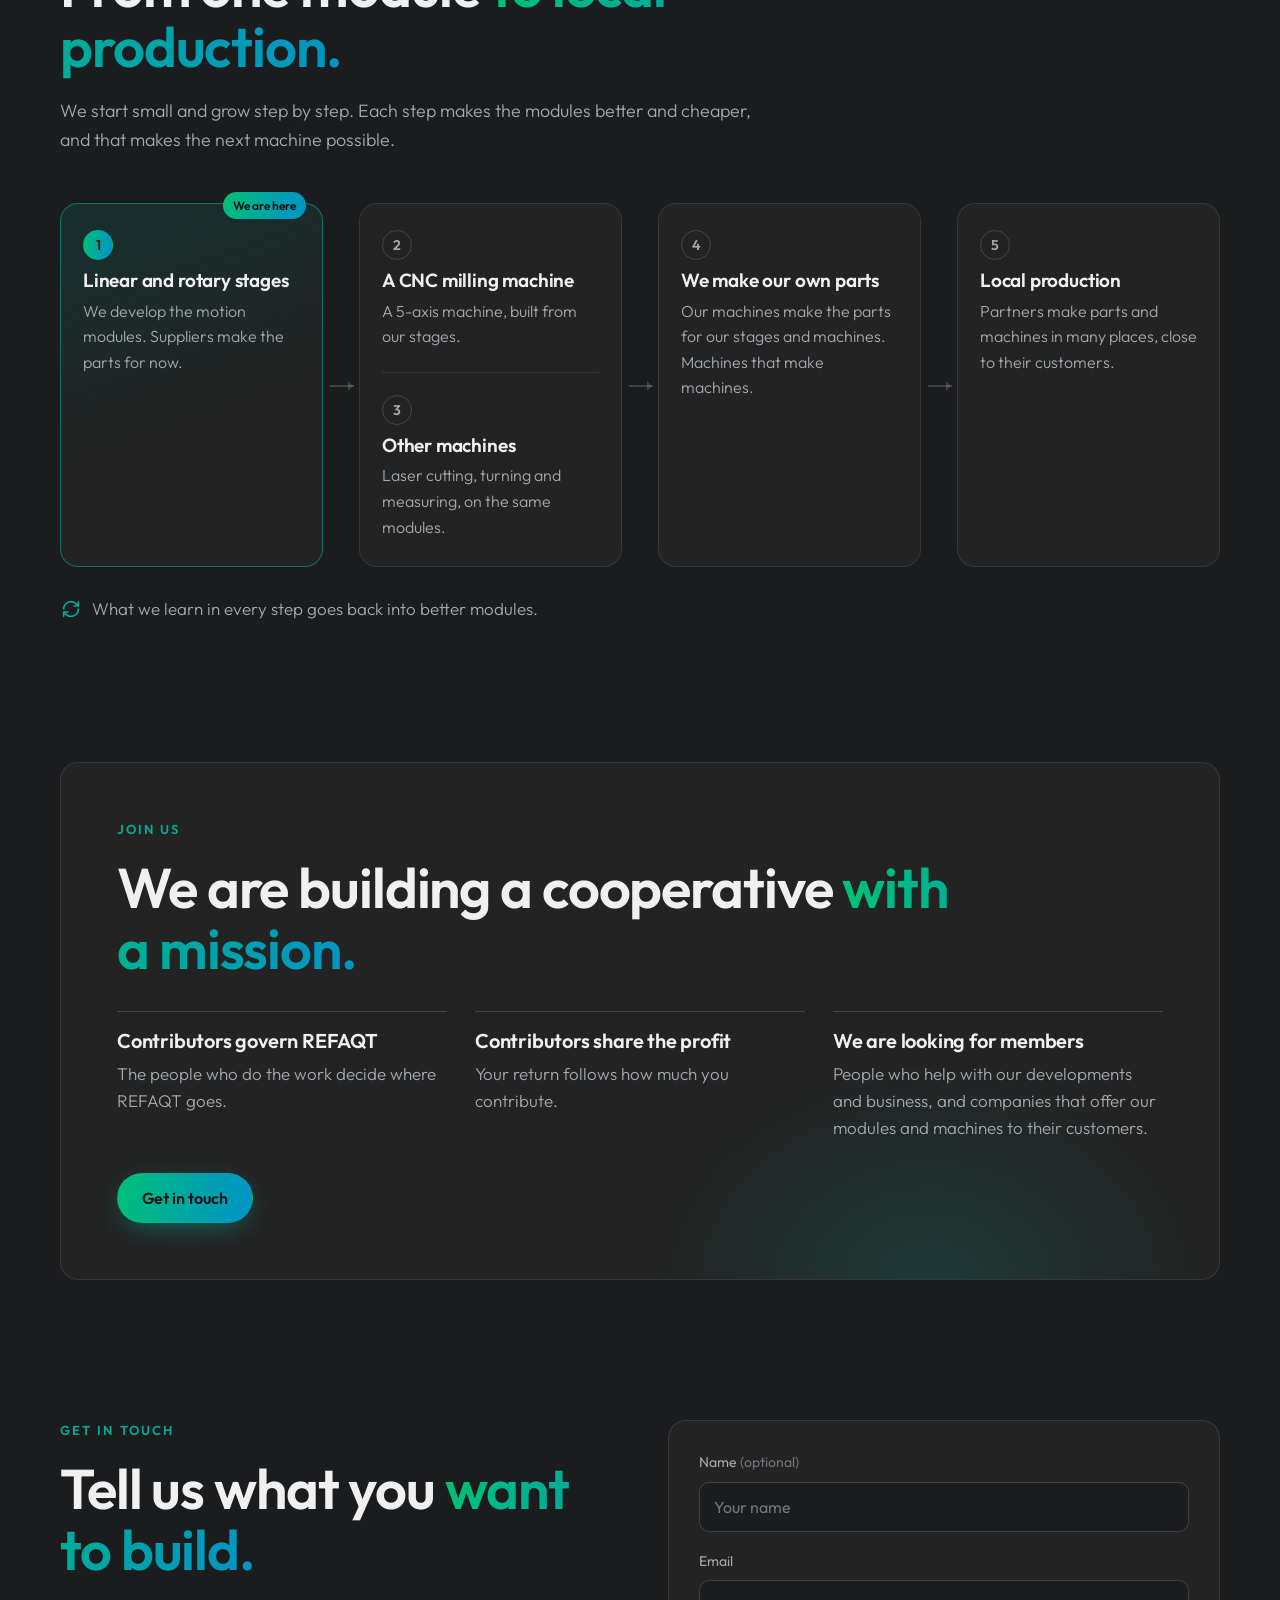
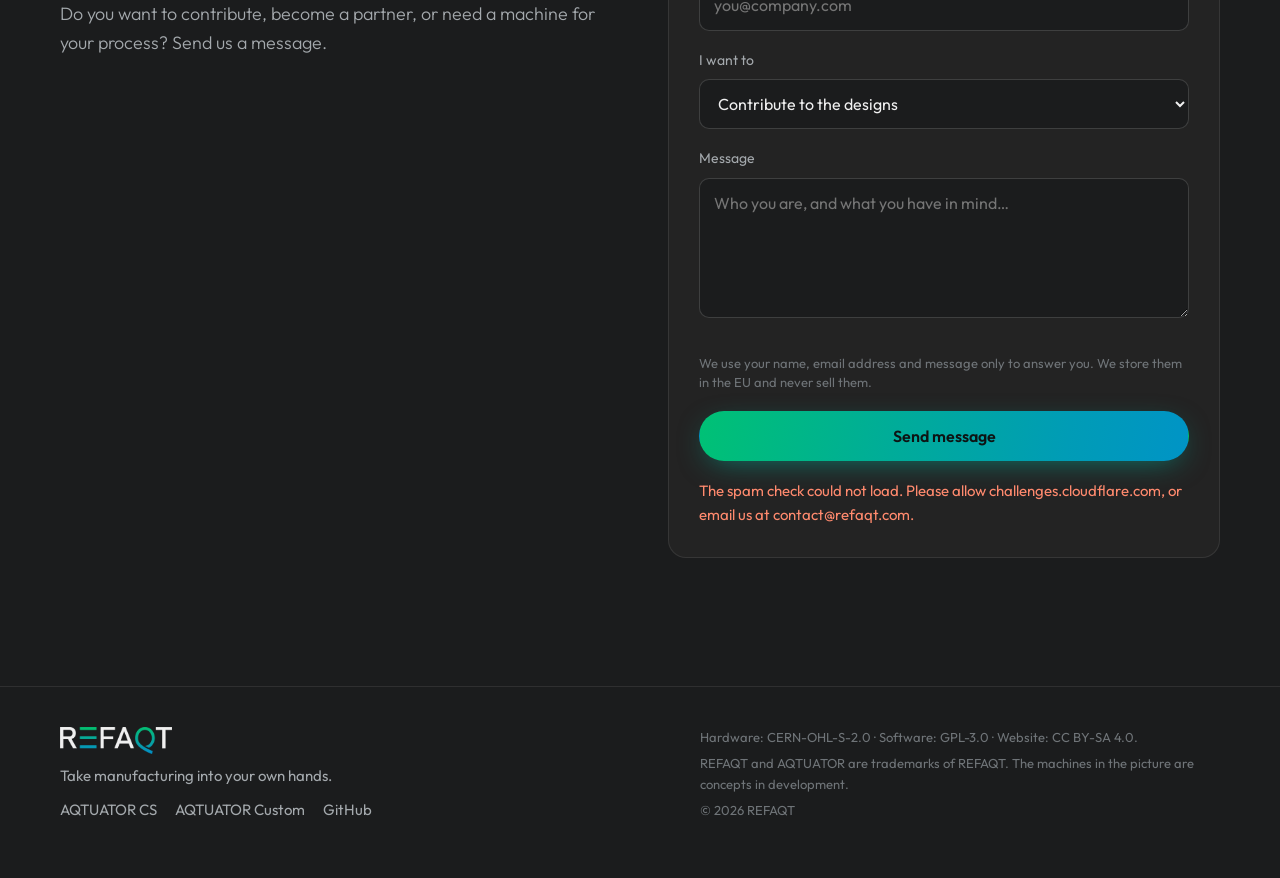
==== commit 3a1822d7: "feat(custom): add a proposal page for the AQTUATOR Custom service The new service designs complete s" ====
--- a/index.html
+++ b/index.html
@@ -30,6 +30,7 @@
       <a href="#how">How we work</a>
       <a href="#plan">Our plan</a>
       <a href="aqtuator/">AQTUATOR</a>
+      <a href="custom/">Custom stages</a>
     </nav>
     <a class="btn btn--primary btn--sm" href="#join">Join us</a>
   </div>
@@ -69,6 +70,15 @@
     </div>
     <img class="product__img" src="aqtuator/assets/img/hero.png" width="1600" height="1000" alt="Render of the AQTUATOR CS linear stage" loading="lazy">
   </a>
+  <a class="product product--small" href="custom/">
+    <div class="product__copy">
+      <p class="tag"><span class="dot"></span> New service · For makers and distributors of motion parts</p>
+      <h2>AQTUATOR <b>Custom</b></h2>
+      <p>We design complete, tested stages around your motors, guides and screws. Your customers buy the stage, or a commercial licence to build it into their own machine.</p>
+      <span class="product__more">See the service →</span>
+    </div>
+    <img class="product__img product__img--custom" src="custom/assets/img/morph-still.webp" width="1600" height="1200" alt="An example stage with a ball screw and a rotary servo motor" loading="lazy">
+  </a>
 </section>
 
 <!-- ============================== WHY ============================== -->
@@ -228,7 +238,7 @@
     <div>
       <img src="assets/img/refaqt-logo.png" alt="REFAQT" width="112" height="28">
       <p>Take manufacturing into your own hands.</p>
-      <p class="footer__links"><a href="aqtuator/">AQTUATOR CS</a><a href="https://github.com/refaqt" rel="noopener">GitHub</a></p>
+      <p class="footer__links"><a href="aqtuator/">AQTUATOR CS</a><a href="custom/">AQTUATOR Custom</a><a href="https://github.com/refaqt" rel="noopener">GitHub</a></p>
     </div>
     <div class="footer__small">
       <p>Hardware: CERN-OHL-S-2.0 · Software: GPL-3.0 · Website: CC BY-SA 4.0.</p>
--- a/assets/css/style.css
+++ b/assets/css/style.css
@@ -121,6 +121,8 @@
 .product p:not(.tag) { color: var(--muted); font-weight: 300; margin-top: 16px; max-width: 30em; }
 .product__more { display: inline-block; margin-top: 22px; color: var(--g2); font-weight: 500; }
 .product__img { width: 124%; max-width: none; margin: -9% -12%; }  /* the render has a wide empty border */
+.product--small { margin-top: 20px; }
+.product__img--custom { width: 100%; margin: 0; }
 @media (max-width: 760px) { .product { grid-template-columns: 1fr; } .product__img { order: -1; } }
 
 /* ---------- why ---------- */
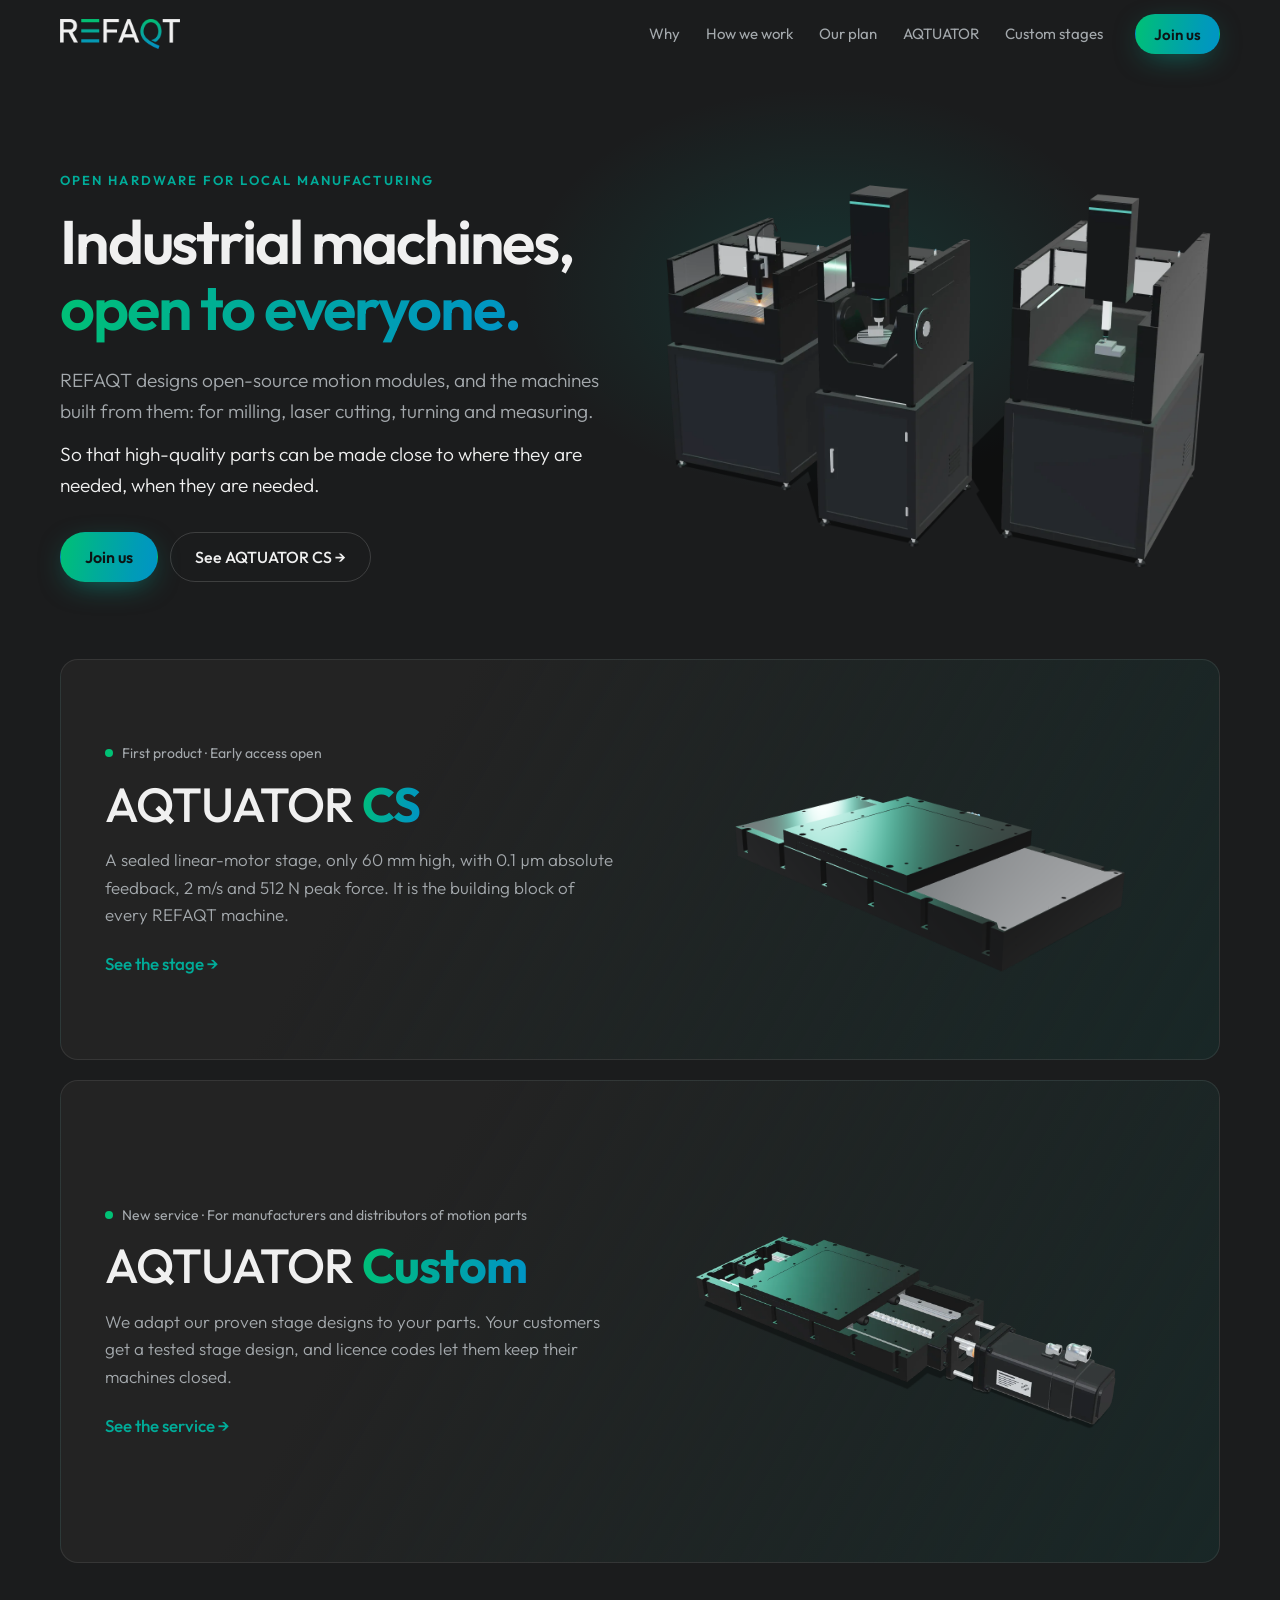
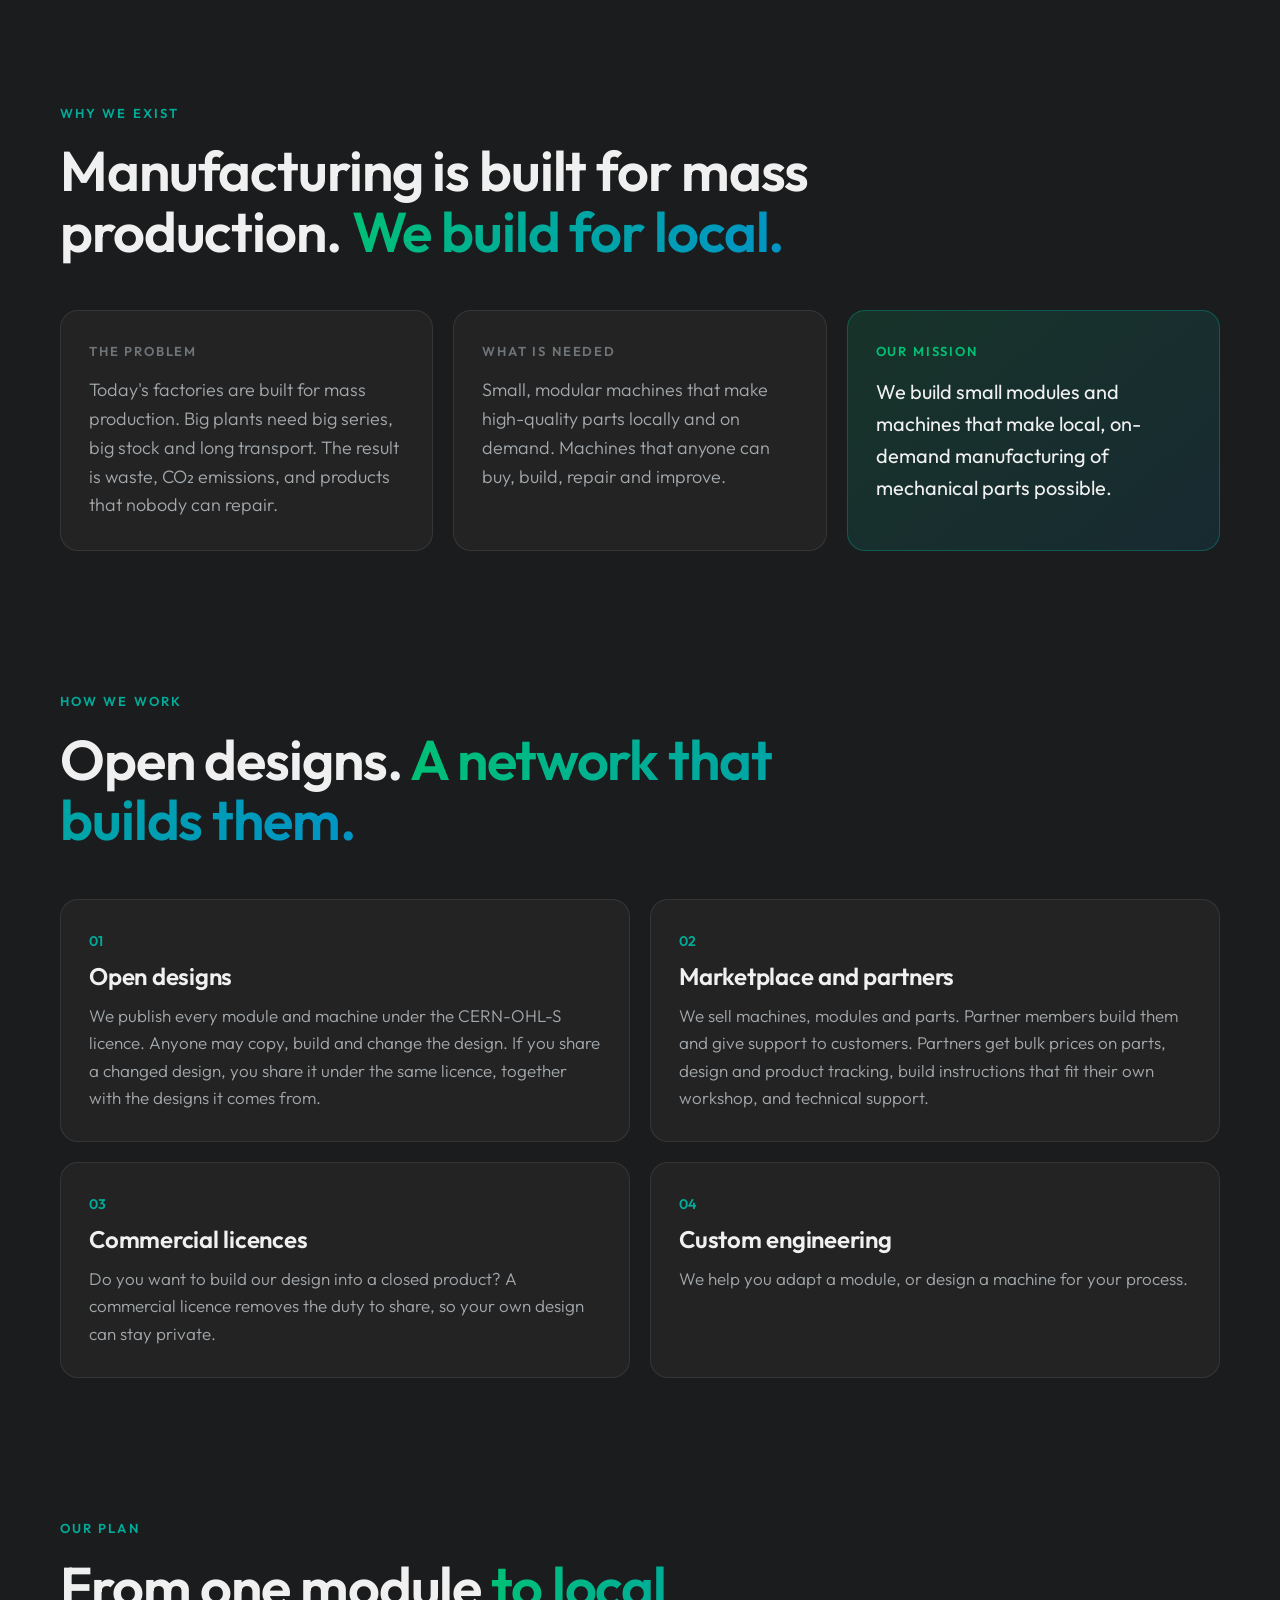
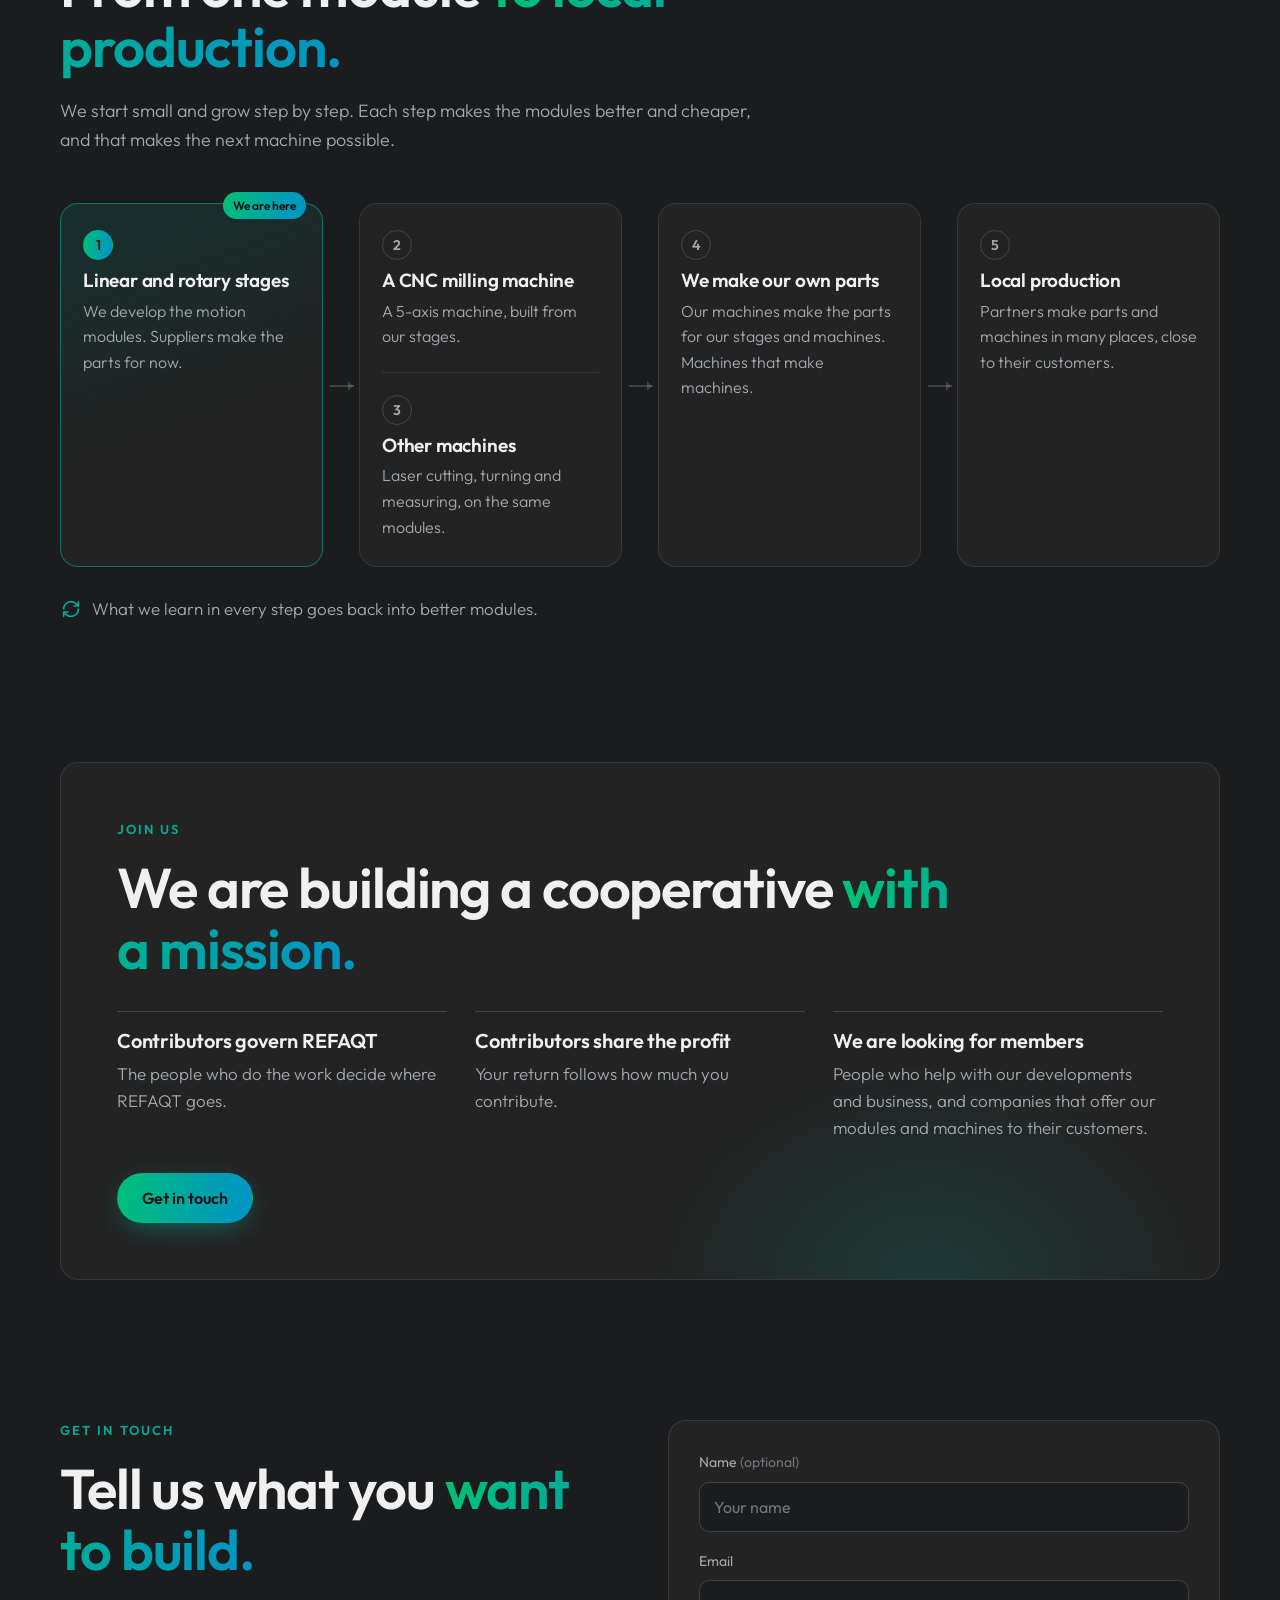
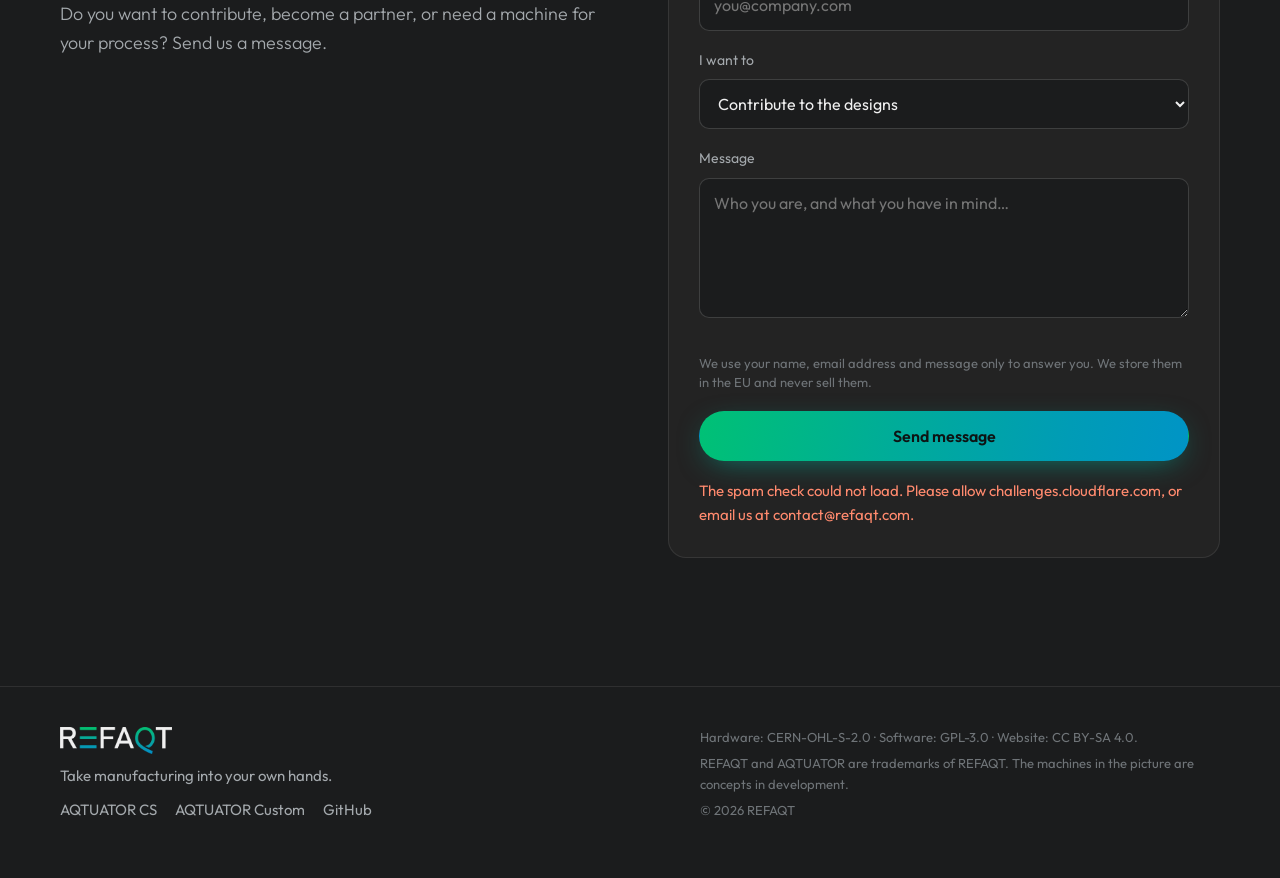
==== commit 5151476d: "feat(custom): follow the new business model and the founder's wording The page now tells the same st" ====
--- a/index.html
+++ b/index.html
@@ -72,9 +72,9 @@
   </a>
   <a class="product product--small" href="custom/">
     <div class="product__copy">
-      <p class="tag"><span class="dot"></span> New service · For makers and distributors of motion parts</p>
+      <p class="tag"><span class="dot"></span> New service · For manufacturers and distributors of motion parts</p>
       <h2>AQTUATOR <b>Custom</b></h2>
-      <p>We design complete, tested stages around your motors, guides and screws. Your customers buy the stage, or a commercial licence to build it into their own machine.</p>
+      <p>We adapt our proven stage designs to your parts. Your customers get a tested stage design, and licence codes let them keep their machines closed.</p>
       <span class="product__more">See the service →</span>
     </div>
     <img class="product__img product__img--custom" src="custom/assets/img/morph-still.webp" width="1600" height="1200" alt="An example stage with a ball screw and a rotary servo motor" loading="lazy">
